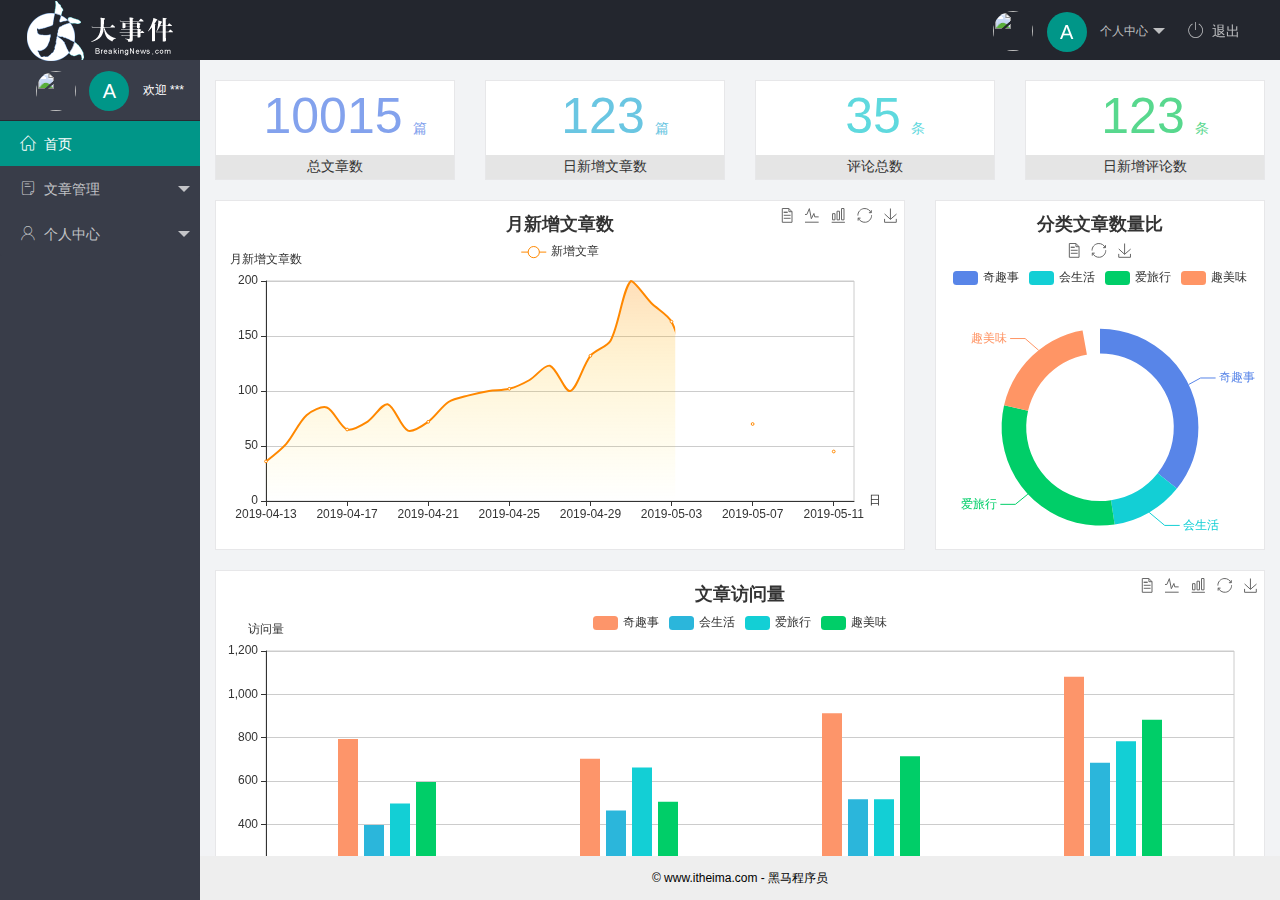
==== index.html @ ce8e36b5 "登录页，注册页，首页添加" ====
<!DOCTYPE html>
<html lang="en">

<head>
  <meta charset="UTF-8" />
  <meta name="viewport" content="width=device-width, initial-scale=1.0" />
  <title>后台主页</title>
  <!-- 导入 layui 的样式表 -->
  <link rel="stylesheet" href="/assets/lib/layui/css/layui.css" />
  <!-- 导入第三方图标库 -->
  <link rel="stylesheet" href="/assets/fonts/iconfont.css" />
  <!-- 导入自己的样式表 -->
  <link rel="stylesheet" href="/assets/css/index.css" />
</head>

<body class="layui-layout-body">
  <div class="layui-layout layui-layout-admin">
    <div class="layui-header">
      <div class="layui-logo">
        <img src="/assets/images/logo.png" alt="" />
      </div>
      <!-- 头部区域（可配合layui已有的水平导航） -->
      <ul class="layui-nav layui-layout-right">
        <li class="layui-nav-item">
          <a href="javascript:;" class="userinfo">
            <img src="http://t.cn/RCzsdCq" class="layui-nav-img" />
            <span class="text-avatar">A</span>
            个人中心
          </a>
          <dl class="layui-nav-child">
            <dd><a href="">基本资料</a></dd>
            <dd><a href="">更换头像</a></dd>
            <dd><a href="">重置密码</a></dd>
          </dl>
        </li>
        <li class="layui-nav-item">
          <a href=""><span class="iconfont icon-tuichu"></span>退出</a>
        </li>
      </ul>
    </div>

    <div class="layui-side layui-bg-black">
      <div class="layui-side-scroll">
        <div class="userinfo">
          <img src="http://t.cn/RCzsdCq" class="layui-nav-img" />
          <span class="text-avatar">A</span>
          <span id="welcome">欢迎 ***</span>
        </div>
        <!-- 左侧导航区域（可配合layui已有的垂直导航） -->
        <ul class="layui-nav layui-nav-tree" lay-shrink="all">
          <li class="layui-nav-item layui-this">
            <a href="/home/dashboard.html" target="fm"><span class="iconfont icon-home"></span>首页</a>
          </li>
          <li class="layui-nav-item">
            <a class="" href="javascript:;"><span class="iconfont icon-16"></span>文章管理</a>
            <dl class="layui-nav-child">
              <dd>
                <a href="javascript:;"><i class="layui-icon layui-icon-app"></i>文章类别</a>
              </dd>
              <dd>
                <a href="javascript:;"><i class="layui-icon layui-icon-app"></i>文章列表</a>
              </dd>
              <dd>
                <a href="javascript:;"><i class="layui-icon layui-icon-app"></i>发布文章</a>
              </dd>
            </dl>
          </li>
          <li class="layui-nav-item">
            <a href="javascript:;"><span class="iconfont icon-user"></span>个人中心</a>
            <dl class="layui-nav-child">
              <dd>
                <a href="javascript:;"><i class="layui-icon layui-icon-app"></i>基本资料</a>
              </dd>
              <dd>
                <a href="javascript:;"><i class="layui-icon layui-icon-app"></i>更换头像</a>
              </dd>
              <dd>
                <a href="javascript:;"><i class="layui-icon layui-icon-app"></i>重置密码</a>
              </dd>
            </dl>
          </li>
        </ul>
      </div>
    </div>

    <div class="layui-body">
      <!-- 内容主体区域 -->
      <iframe name="fm" src="/home/dashboard.html" frameborder="0"></iframe>
    </div>

    <div class="layui-footer">
      <!-- 底部固定区域 -->
      © www.itheima.com - 黑马程序员
    </div>
  </div>
  <!-- 导入 layui 的JS文件 -->
  <script src="/assets/lib/layui/layui.all.js"></script>
</body>

</html>
---- assets/lib/layui/css/layui.css ----
/** layui-v2.5.5 MIT License By https://www.layui.com */
 .layui-inline,img{display:inline-block;vertical-align:middle}h1,h2,h3,h4,h5,h6{font-weight:400}.layui-edge,.layui-header,.layui-inline,.layui-main{position:relative}.layui-body,.layui-edge,.layui-elip{overflow:hidden}.layui-btn,.layui-edge,.layui-inline,img{vertical-align:middle}.layui-btn,.layui-disabled,.layui-icon,.layui-unselect{-moz-user-select:none;-webkit-user-select:none;-ms-user-select:none}.layui-elip,.layui-form-checkbox span,.layui-form-pane .layui-form-label{text-overflow:ellipsis;white-space:nowrap}.layui-breadcrumb,.layui-tree-btnGroup{visibility:hidden}blockquote,body,button,dd,div,dl,dt,form,h1,h2,h3,h4,h5,h6,input,li,ol,p,pre,td,textarea,th,ul{margin:0;padding:0;-webkit-tap-highlight-color:rgba(0,0,0,0)}a:active,a:hover{outline:0}img{border:none}li{list-style:none}table{border-collapse:collapse;border-spacing:0}h4,h5,h6{font-size:100%}button,input,optgroup,option,select,textarea{font-family:inherit;font-size:inherit;font-style:inherit;font-weight:inherit;outline:0}pre{white-space:pre-wrap;white-space:-moz-pre-wrap;white-space:-pre-wrap;white-space:-o-pre-wrap;word-wrap:break-word}body{line-height:24px;font:14px Helvetica Neue,Helvetica,PingFang SC,Tahoma,Arial,sans-serif}hr{height:1px;margin:10px 0;border:0;clear:both}a{color:#333;text-decoration:none}a:hover{color:#777}a cite{font-style:normal;*cursor:pointer}.layui-border-box,.layui-border-box *{box-sizing:border-box}.layui-box,.layui-box *{box-sizing:content-box}.layui-clear{clear:both;*zoom:1}.layui-clear:after{content:'\20';clear:both;*zoom:1;display:block;height:0}.layui-inline{*display:inline;*zoom:1}.layui-edge{display:inline-block;width:0;height:0;border-width:6px;border-style:dashed;border-color:transparent}.layui-edge-top{top:-4px;border-bottom-color:#999;border-bottom-style:solid}.layui-edge-right{border-left-color:#999;border-left-style:solid}.layui-edge-bottom{top:2px;border-top-color:#999;border-top-style:solid}.layui-edge-left{border-right-color:#999;border-right-style:solid}.layui-disabled,.layui-disabled:hover{color:#d2d2d2!important;cursor:not-allowed!important}.layui-circle{border-radius:100%}.layui-show{display:block!important}.layui-hide{display:none!important}@font-face{font-family:layui-icon;src:url(../font/iconfont.eot?v=250);src:url(../font/iconfont.eot?v=250#iefix) format('embedded-opentype'),url(../font/iconfont.woff2?v=250) format('woff2'),url(../font/iconfont.woff?v=250) format('woff'),url(../font/iconfont.ttf?v=250) format('truetype'),url(../font/iconfont.svg?v=250#layui-icon) format('svg')}.layui-icon{font-family:layui-icon!important;font-size:16px;font-style:normal;-webkit-font-smoothing:antialiased;-moz-osx-font-smoothing:grayscale}.layui-icon-reply-fill:before{content:"\e611"}.layui-icon-set-fill:before{content:"\e614"}.layui-icon-menu-fill:before{content:"\e60f"}.layui-icon-search:before{content:"\e615"}.layui-icon-share:before{content:"\e641"}.layui-icon-set-sm:before{content:"\e620"}.layui-icon-engine:before{content:"\e628"}.layui-icon-close:before{content:"\1006"}.layui-icon-close-fill:before{content:"\1007"}.layui-icon-chart-screen:before{content:"\e629"}.layui-icon-star:before{content:"\e600"}.layui-icon-circle-dot:before{content:"\e617"}.layui-icon-chat:before{content:"\e606"}.layui-icon-release:before{content:"\e609"}.layui-icon-list:before{content:"\e60a"}.layui-icon-chart:before{content:"\e62c"}.layui-icon-ok-circle:before{content:"\1005"}.layui-icon-layim-theme:before{content:"\e61b"}.layui-icon-table:before{content:"\e62d"}.layui-icon-right:before{content:"\e602"}.layui-icon-left:before{content:"\e603"}.layui-icon-cart-simple:before{content:"\e698"}.layui-icon-face-cry:before{content:"\e69c"}.layui-icon-face-smile:before{content:"\e6af"}.layui-icon-survey:before{content:"\e6b2"}.layui-icon-tree:before{content:"\e62e"}.layui-icon-upload-circle:before{content:"\e62f"}.layui-icon-add-circle:before{content:"\e61f"}.layui-icon-download-circle:before{content:"\e601"}.layui-icon-templeate-1:before{content:"\e630"}.layui-icon-util:before{content:"\e631"}.layui-icon-face-surprised:before{content:"\e664"}.layui-icon-edit:before{content:"\e642"}.layui-icon-speaker:before{content:"\e645"}.layui-icon-down:before{content:"\e61a"}.layui-icon-file:before{content:"\e621"}.layui-icon-layouts:before{content:"\e632"}.layui-icon-rate-half:before{content:"\e6c9"}.layui-icon-add-circle-fine:before{content:"\e608"}.layui-icon-prev-circle:before{content:"\e633"}.layui-icon-read:before{content:"\e705"}.layui-icon-404:before{content:"\e61c"}.layui-icon-carousel:before{content:"\e634"}.layui-icon-help:before{content:"\e607"}.layui-icon-code-circle:before{content:"\e635"}.layui-icon-water:before{content:"\e636"}.layui-icon-username:before{content:"\e66f"}.layui-icon-find-fill:before{content:"\e670"}.layui-icon-about:before{content:"\e60b"}.layui-icon-location:before{content:"\e715"}.layui-icon-up:before{content:"\e619"}.layui-icon-pause:before{content:"\e651"}.layui-icon-date:before{content:"\e637"}.layui-icon-layim-uploadfile:before{content:"\e61d"}.layui-icon-delete:before{content:"\e640"}.layui-icon-play:before{content:"\e652"}.layui-icon-top:before{content:"\e604"}.layui-icon-friends:before{content:"\e612"}.layui-icon-refresh-3:before{content:"\e9aa"}.layui-icon-ok:before{content:"\e605"}.layui-icon-layer:before{content:"\e638"}.layui-icon-face-smile-fine:before{content:"\e60c"}.layui-icon-dollar:before{content:"\e659"}.layui-icon-group:before{content:"\e613"}.layui-icon-layim-download:before{content:"\e61e"}.layui-icon-picture-fine:before{content:"\e60d"}.layui-icon-link:before{content:"\e64c"}.layui-icon-diamond:before{content:"\e735"}.layui-icon-log:before{content:"\e60e"}.layui-icon-rate-solid:before{content:"\e67a"}.layui-icon-fonts-del:before{content:"\e64f"}.layui-icon-unlink:before{content:"\e64d"}.layui-icon-fonts-clear:before{content:"\e639"}.layui-icon-triangle-r:before{content:"\e623"}.layui-icon-circle:before{content:"\e63f"}.layui-icon-radio:before{content:"\e643"}.layui-icon-align-center:before{content:"\e647"}.layui-icon-align-right:before{content:"\e648"}.layui-icon-align-left:before{content:"\e649"}.layui-icon-loading-1:before{content:"\e63e"}.layui-icon-return:before{content:"\e65c"}.layui-icon-fonts-strong:before{content:"\e62b"}.layui-icon-upload:before{content:"\e67c"}.layui-icon-dialogue:before{content:"\e63a"}.layui-icon-video:before{content:"\e6ed"}.layui-icon-headset:before{content:"\e6fc"}.layui-icon-cellphone-fine:before{content:"\e63b"}.layui-icon-add-1:before{content:"\e654"}.layui-icon-face-smile-b:before{content:"\e650"}.layui-icon-fonts-html:before{content:"\e64b"}.layui-icon-form:before{content:"\e63c"}.layui-icon-cart:before{content:"\e657"}.layui-icon-camera-fill:before{content:"\e65d"}.layui-icon-tabs:before{content:"\e62a"}.layui-icon-fonts-code:before{content:"\e64e"}.layui-icon-fire:before{content:"\e756"}.layui-icon-set:before{content:"\e716"}.layui-icon-fonts-u:before{content:"\e646"}.layui-icon-triangle-d:before{content:"\e625"}.layui-icon-tips:before{content:"\e702"}.layui-icon-picture:before{content:"\e64a"}.layui-icon-more-vertical:before{content:"\e671"}.layui-icon-flag:before{content:"\e66c"}.layui-icon-loading:before{content:"\e63d"}.layui-icon-fonts-i:before{content:"\e644"}.layui-icon-refresh-1:before{content:"\e666"}.layui-icon-rmb:before{content:"\e65e"}.layui-icon-home:before{content:"\e68e"}.layui-icon-user:before{content:"\e770"}.layui-icon-notice:before{content:"\e667"}.layui-icon-login-weibo:before{content:"\e675"}.layui-icon-voice:before{content:"\e688"}.layui-icon-upload-drag:before{content:"\e681"}.layui-icon-login-qq:before{content:"\e676"}.layui-icon-snowflake:before{content:"\e6b1"}.layui-icon-file-b:before{content:"\e655"}.layui-icon-template:before{content:"\e663"}.layui-icon-auz:before{content:"\e672"}.layui-icon-console:before{content:"\e665"}.layui-icon-app:before{content:"\e653"}.layui-icon-prev:before{content:"\e65a"}.layui-icon-website:before{content:"\e7ae"}.layui-icon-next:before{content:"\e65b"}.layui-icon-component:before{content:"\e857"}.layui-icon-more:before{content:"\e65f"}.layui-icon-login-wechat:before{content:"\e677"}.layui-icon-shrink-right:before{content:"\e668"}.layui-icon-spread-left:before{content:"\e66b"}.layui-icon-camera:before{content:"\e660"}.layui-icon-note:before{content:"\e66e"}.layui-icon-refresh:before{content:"\e669"}.layui-icon-female:before{content:"\e661"}.layui-icon-male:before{content:"\e662"}.layui-icon-password:before{content:"\e673"}.layui-icon-senior:before{content:"\e674"}.layui-icon-theme:before{content:"\e66a"}.layui-icon-tread:before{content:"\e6c5"}.layui-icon-praise:before{content:"\e6c6"}.layui-icon-star-fill:before{content:"\e658"}.layui-icon-rate:before{content:"\e67b"}.layui-icon-template-1:before{content:"\e656"}.layui-icon-vercode:before{content:"\e679"}.layui-icon-cellphone:before{content:"\e678"}.layui-icon-screen-full:before{content:"\e622"}.layui-icon-screen-restore:before{content:"\e758"}.layui-icon-cols:before{content:"\e610"}.layui-icon-export:before{content:"\e67d"}.layui-icon-print:before{content:"\e66d"}.layui-icon-slider:before{content:"\e714"}.layui-icon-addition:before{content:"\e624"}.layui-icon-subtraction:before{content:"\e67e"}.layui-icon-service:before{content:"\e626"}.layui-icon-transfer:before{content:"\e691"}.layui-main{width:1140px;margin:0 auto}.layui-header{z-index:1000;height:60px}.layui-header a:hover{transition:all .5s;-webkit-transition:all .5s}.layui-side{position:fixed;left:0;top:0;bottom:0;z-index:999;width:200px;overflow-x:hidden}.layui-side-scroll{position:relative;width:220px;height:100%;overflow-x:hidden}.layui-body{position:absolute;left:200px;right:0;top:0;bottom:0;z-index:998;width:auto;overflow-y:auto;box-sizing:border-box}.layui-layout-body{overflow:hidden}.layui-layout-admin .layui-header{background-color:#23262E}.layui-layout-admin .layui-side{top:60px;width:200px;overflow-x:hidden}.layui-layout-admin .layui-body{position:fixed;top:60px;bottom:44px}.layui-layout-admin .layui-main{width:auto;margin:0 15px}.layui-layout-admin .layui-footer{position:fixed;left:200px;right:0;bottom:0;height:44px;line-height:44px;padding:0 15px;background-color:#eee}.layui-layout-admin .layui-logo{position:absolute;left:0;top:0;width:200px;height:100%;line-height:60px;text-align:center;color:#009688;font-size:16px}.layui-layout-admin .layui-header .layui-nav{background:0 0}.layui-layout-left{position:absolute!important;left:200px;top:0}.layui-layout-right{position:absolute!important;right:0;top:0}.layui-container{position:relative;margin:0 auto;padding:0 15px;box-sizing:border-box}.layui-fluid{position:relative;margin:0 auto;padding:0 15px}.layui-row:after,.layui-row:before{content:'';display:block;clear:both}.layui-col-lg1,.layui-col-lg10,.layui-col-lg11,.layui-col-lg12,.layui-col-lg2,.layui-col-lg3,.layui-col-lg4,.layui-col-lg5,.layui-col-lg6,.layui-col-lg7,.layui-col-lg8,.layui-col-lg9,.layui-col-md1,.layui-col-md10,.layui-col-md11,.layui-col-md12,.layui-col-md2,.layui-col-md3,.layui-col-md4,.layui-col-md5,.layui-col-md6,.layui-col-md7,.layui-col-md8,.layui-col-md9,.layui-col-sm1,.layui-col-sm10,.layui-col-sm11,.layui-col-sm12,.layui-col-sm2,.layui-col-sm3,.layui-col-sm4,.layui-col-sm5,.layui-col-sm6,.layui-col-sm7,.layui-col-sm8,.layui-col-sm9,.layui-col-xs1,.layui-col-xs10,.layui-col-xs11,.layui-col-xs12,.layui-col-xs2,.layui-col-xs3,.layui-col-xs4,.layui-col-xs5,.layui-col-xs6,.layui-col-xs7,.layui-col-xs8,.layui-col-xs9{position:relative;display:block;box-sizing:border-box}.layui-col-xs1,.layui-col-xs10,.layui-col-xs11,.layui-col-xs12,.layui-col-xs2,.layui-col-xs3,.layui-col-xs4,.layui-col-xs5,.layui-col-xs6,.layui-col-xs7,.layui-col-xs8,.layui-col-xs9{float:left}.layui-col-xs1{width:8.33333333%}.layui-col-xs2{width:16.66666667%}.layui-col-xs3{width:25%}.layui-col-xs4{width:33.33333333%}.layui-col-xs5{width:41.66666667%}.layui-col-xs6{width:50%}.layui-col-xs7{width:58.33333333%}.layui-col-xs8{width:66.66666667%}.layui-col-xs9{width:75%}.layui-col-xs10{width:83.33333333%}.layui-col-xs11{width:91.66666667%}.layui-col-xs12{width:100%}.layui-col-xs-offset1{margin-left:8.33333333%}.layui-col-xs-offset2{margin-left:16.66666667%}.layui-col-xs-offset3{margin-left:25%}.layui-col-xs-offset4{margin-left:33.33333333%}.layui-col-xs-offset5{margin-left:41.66666667%}.layui-col-xs-offset6{margin-left:50%}.layui-col-xs-offset7{margin-left:58.33333333%}.layui-col-xs-offset8{margin-left:66.66666667%}.layui-col-xs-offset9{margin-left:75%}.layui-col-xs-offset10{margin-left:83.33333333%}.layui-col-xs-offset11{margin-left:91.66666667%}.layui-col-xs-offset12{margin-left:100%}@media screen and (max-width:768px){.layui-hide-xs{display:none!important}.layui-show-xs-block{display:block!important}.layui-show-xs-inline{display:inline!important}.layui-show-xs-inline-block{display:inline-block!important}}@media screen and (min-width:768px){.layui-container{width:750px}.layui-hide-sm{display:none!important}.layui-show-sm-block{display:block!important}.layui-show-sm-inline{display:inline!important}.layui-show-sm-inline-block{display:inline-block!important}.layui-col-sm1,.layui-col-sm10,.layui-col-sm11,.layui-col-sm12,.layui-col-sm2,.layui-col-sm3,.layui-col-sm4,.layui-col-sm5,.layui-col-sm6,.layui-col-sm7,.layui-col-sm8,.layui-col-sm9{float:left}.layui-col-sm1{width:8.33333333%}.layui-col-sm2{width:16.66666667%}.layui-col-sm3{width:25%}.layui-col-sm4{width:33.33333333%}.layui-col-sm5{width:41.66666667%}.layui-col-sm6{width:50%}.layui-col-sm7{width:58.33333333%}.layui-col-sm8{width:66.66666667%}.layui-col-sm9{width:75%}.layui-col-sm10{width:83.33333333%}.layui-col-sm11{width:91.66666667%}.layui-col-sm12{width:100%}.layui-col-sm-offset1{margin-left:8.33333333%}.layui-col-sm-offset2{margin-left:16.66666667%}.layui-col-sm-offset3{margin-left:25%}.layui-col-sm-offset4{margin-left:33.33333333%}.layui-col-sm-offset5{margin-left:41.66666667%}.layui-col-sm-offset6{margin-left:50%}.layui-col-sm-offset7{margin-left:58.33333333%}.layui-col-sm-offset8{margin-left:66.66666667%}.layui-col-sm-offset9{margin-left:75%}.layui-col-sm-offset10{margin-left:83.33333333%}.layui-col-sm-offset11{margin-left:91.66666667%}.layui-col-sm-offset12{margin-left:100%}}@media screen and (min-width:992px){.layui-container{width:970px}.layui-hide-md{display:none!important}.layui-show-md-block{display:block!important}.layui-show-md-inline{display:inline!important}.layui-show-md-inline-block{display:inline-block!important}.layui-col-md1,.layui-col-md10,.layui-col-md11,.layui-col-md12,.layui-col-md2,.layui-col-md3,.layui-col-md4,.layui-col-md5,.layui-col-md6,.layui-col-md7,.layui-col-md8,.layui-col-md9{float:left}.layui-col-md1{width:8.33333333%}.layui-col-md2{width:16.66666667%}.layui-col-md3{width:25%}.layui-col-md4{width:33.33333333%}.layui-col-md5{width:41.66666667%}.layui-col-md6{width:50%}.layui-col-md7{width:58.33333333%}.layui-col-md8{width:66.66666667%}.layui-col-md9{width:75%}.layui-col-md10{width:83.33333333%}.layui-col-md11{width:91.66666667%}.layui-col-md12{width:100%}.layui-col-md-offset1{margin-left:8.33333333%}.layui-col-md-offset2{margin-left:16.66666667%}.layui-col-md-offset3{margin-left:25%}.layui-col-md-offset4{margin-left:33.33333333%}.layui-col-md-offset5{margin-left:41.66666667%}.layui-col-md-offset6{margin-left:50%}.layui-col-md-offset7{margin-left:58.33333333%}.layui-col-md-offset8{margin-left:66.66666667%}.layui-col-md-offset9{margin-left:75%}.layui-col-md-offset10{margin-left:83.33333333%}.layui-col-md-offset11{margin-left:91.66666667%}.layui-col-md-offset12{margin-left:100%}}@media screen and (min-width:1200px){.layui-container{width:1170px}.layui-hide-lg{display:none!important}.layui-show-lg-block{display:block!important}.layui-show-lg-inline{display:inline!important}.layui-show-lg-inline-block{display:inline-block!important}.layui-col-lg1,.layui-col-lg10,.layui-col-lg11,.layui-col-lg12,.layui-col-lg2,.layui-col-lg3,.layui-col-lg4,.layui-col-lg5,.layui-col-lg6,.layui-col-lg7,.layui-col-lg8,.layui-col-lg9{float:left}.layui-col-lg1{width:8.33333333%}.layui-col-lg2{width:16.66666667%}.layui-col-lg3{width:25%}.layui-col-lg4{width:33.33333333%}.layui-col-lg5{width:41.66666667%}.layui-col-lg6{width:50%}.layui-col-lg7{width:58.33333333%}.layui-col-lg8{width:66.66666667%}.layui-col-lg9{width:75%}.layui-col-lg10{width:83.33333333%}.layui-col-lg11{width:91.66666667%}.layui-col-lg12{width:100%}.layui-col-lg-offset1{margin-left:8.33333333%}.layui-col-lg-offset2{margin-left:16.66666667%}.layui-col-lg-offset3{margin-left:25%}.layui-col-lg-offset4{margin-left:33.33333333%}.layui-col-lg-offset5{margin-left:41.66666667%}.layui-col-lg-offset6{margin-left:50%}.layui-col-lg-offset7{margin-left:58.33333333%}.layui-col-lg-offset8{margin-left:66.66666667%}.layui-col-lg-offset9{margin-left:75%}.layui-col-lg-offset10{margin-left:83.33333333%}.layui-col-lg-offset11{margin-left:91.66666667%}.layui-col-lg-offset12{margin-left:100%}}.layui-col-space1{margin:-.5px}.layui-col-space1>*{padding:.5px}.layui-col-space3{margin:-1.5px}.layui-col-space3>*{padding:1.5px}.layui-col-space5{margin:-2.5px}.layui-col-space5>*{padding:2.5px}.layui-col-space8{margin:-3.5px}.layui-col-space8>*{padding:3.5px}.layui-col-space10{margin:-5px}.layui-col-space10>*{padding:5px}.layui-col-space12{margin:-6px}.layui-col-space12>*{padding:6px}.layui-col-space15{margin:-7.5px}.layui-col-space15>*{padding:7.5px}.layui-col-space18{margin:-9px}.layui-col-space18>*{padding:9px}.layui-col-space20{margin:-10px}.layui-col-space20>*{padding:10px}.layui-col-space22{margin:-11px}.layui-col-space22>*{padding:11px}.layui-col-space25{margin:-12.5px}.layui-col-space25>*{padding:12.5px}.layui-col-space30{margin:-15px}.layui-col-space30>*{padding:15px}.layui-btn,.layui-input,.layui-select,.layui-textarea,.layui-upload-button{outline:0;-webkit-appearance:none;transition:all .3s;-webkit-transition:all .3s;box-sizing:border-box}.layui-elem-quote{margin-bottom:10px;padding:15px;line-height:22px;border-left:5px solid #009688;border-radius:0 2px 2px 0;background-color:#f2f2f2}.layui-quote-nm{border-style:solid;border-width:1px 1px 1px 5px;background:0 0}.layui-elem-field{margin-bottom:10px;padding:0;border-width:1px;border-style:solid}.layui-elem-field legend{margin-left:20px;padding:0 10px;font-size:20px;font-weight:300}.layui-field-title{margin:10px 0 20px;border-width:1px 0 0}.layui-field-box{padding:10px 15px}.layui-field-title .layui-field-box{padding:10px 0}.layui-progress{position:relative;height:6px;border-radius:20px;background-color:#e2e2e2}.layui-progress-bar{position:absolute;left:0;top:0;width:0;max-width:100%;height:6px;border-radius:20px;text-align:right;background-color:#5FB878;transition:all .3s;-webkit-transition:all .3s}.layui-progress-big,.layui-progress-big .layui-progress-bar{height:18px;line-height:18px}.layui-progress-text{position:relative;top:-20px;line-height:18px;font-size:12px;color:#666}.layui-progress-big .layui-progress-text{position:static;padding:0 10px;color:#fff}.layui-collapse{border-width:1px;border-style:solid;border-radius:2px}.layui-colla-content,.layui-colla-item{border-top-width:1px;border-top-style:solid}.layui-colla-item:first-child{border-top:none}.layui-colla-title{position:relative;height:42px;line-height:42px;padding:0 15px 0 35px;color:#333;background-color:#f2f2f2;cursor:pointer;font-size:14px;overflow:hidden}.layui-colla-content{display:none;padding:10px 15px;line-height:22px;color:#666}.layui-colla-icon{position:absolute;left:15px;top:0;font-size:14px}.layui-card{margin-bottom:15px;border-radius:2px;background-color:#fff;box-shadow:0 1px 2px 0 rgba(0,0,0,.05)}.layui-card:last-child{margin-bottom:0}.layui-card-header{position:relative;height:42px;line-height:42px;padding:0 15px;border-bottom:1px solid #f6f6f6;color:#333;border-radius:2px 2px 0 0;font-size:14px}.layui-bg-black,.layui-bg-blue,.layui-bg-cyan,.layui-bg-green,.layui-bg-orange,.layui-bg-red{color:#fff!important}.layui-card-body{position:relative;padding:10px 15px;line-height:24px}.layui-card-body[pad15]{padding:15px}.layui-card-body[pad20]{padding:20px}.layui-card-body .layui-table{margin:5px 0}.layui-card .layui-tab{margin:0}.layui-panel-window{position:relative;padding:15px;border-radius:0;border-top:5px solid #E6E6E6;background-color:#fff}.layui-auxiliar-moving{position:fixed;left:0;right:0;top:0;bottom:0;width:100%;height:100%;background:0 0;z-index:9999999999}.layui-form-label,.layui-form-mid,.layui-form-select,.layui-input-block,.layui-input-inline,.layui-textarea{position:relative}.layui-bg-red{background-color:#FF5722!important}.layui-bg-orange{background-color:#FFB800!important}.layui-bg-green{background-color:#009688!important}.layui-bg-cyan{background-color:#2F4056!important}.layui-bg-blue{background-color:#1E9FFF!important}.layui-bg-black{background-color:#393D49!important}.layui-bg-gray{background-color:#eee!important;color:#666!important}.layui-badge-rim,.layui-colla-content,.layui-colla-item,.layui-collapse,.layui-elem-field,.layui-form-pane .layui-form-item[pane],.layui-form-pane .layui-form-label,.layui-input,.layui-layedit,.layui-layedit-tool,.layui-quote-nm,.layui-select,.layui-tab-bar,.layui-tab-card,.layui-tab-title,.layui-tab-title .layui-this:after,.layui-textarea{border-color:#e6e6e6}.layui-timeline-item:before,hr{background-color:#e6e6e6}.layui-text{line-height:22px;font-size:14px;color:#666}.layui-text h1,.layui-text h2,.layui-text h3{font-weight:500;color:#333}.layui-text h1{font-size:30px}.layui-text h2{font-size:24px}.layui-text h3{font-size:18px}.layui-text a:not(.layui-btn){color:#01AAED}.layui-text a:not(.layui-btn):hover{text-decoration:underline}.layui-text ul{padding:5px 0 5px 15px}.layui-text ul li{margin-top:5px;list-style-type:disc}.layui-text em,.layui-word-aux{color:#999!important;padding:0 5px!important}.layui-btn{display:inline-block;height:38px;line-height:38px;padding:0 18px;background-color:#009688;color:#fff;white-space:nowrap;text-align:center;font-size:14px;border:none;border-radius:2px;cursor:pointer}.layui-btn:hover{opacity:.8;filter:alpha(opacity=80);color:#fff}.layui-btn:active{opacity:1;filter:alpha(opacity=100)}.layui-btn+.layui-btn{margin-left:10px}.layui-btn-container{font-size:0}.layui-btn-container .layui-btn{margin-right:10px;margin-bottom:10px}.layui-btn-container .layui-btn+.layui-btn{margin-left:0}.layui-table .layui-btn-container .layui-btn{margin-bottom:9px}.layui-btn-radius{border-radius:100px}.layui-btn .layui-icon{margin-right:3px;font-size:18px;vertical-align:bottom;vertical-align:middle\9}.layui-btn-primary{border:1px solid #C9C9C9;background-color:#fff;color:#555}.layui-btn-primary:hover{border-color:#009688;color:#333}.layui-btn-normal{background-color:#1E9FFF}.layui-btn-warm{background-color:#FFB800}.layui-btn-danger{background-color:#FF5722}.layui-btn-checked{background-color:#5FB878}.layui-btn-disabled,.layui-btn-disabled:active,.layui-btn-disabled:hover{border:1px solid #e6e6e6;background-color:#FBFBFB;color:#C9C9C9;cursor:not-allowed;opacity:1}.layui-btn-lg{height:44px;line-height:44px;padding:0 25px;font-size:16px}.layui-btn-sm{height:30px;line-height:30px;padding:0 10px;font-size:12px}.layui-btn-sm i{font-size:16px!important}.layui-btn-xs{height:22px;line-height:22px;padding:0 5px;font-size:12px}.layui-btn-xs i{font-size:14px!important}.layui-btn-group{display:inline-block;vertical-align:middle;font-size:0}.layui-btn-group .layui-btn{margin-left:0!important;margin-right:0!important;border-left:1px solid rgba(255,255,255,.5);border-radius:0}.layui-btn-group .layui-btn-primary{border-left:none}.layui-btn-group .layui-btn-primary:hover{border-color:#C9C9C9;color:#009688}.layui-btn-group .layui-btn:first-child{border-left:none;border-radius:2px 0 0 2px}.layui-btn-group .layui-btn-primary:first-child{border-left:1px solid #c9c9c9}.layui-btn-group .layui-btn:last-child{border-radius:0 2px 2px 0}.layui-btn-group .layui-btn+.layui-btn{margin-left:0}.layui-btn-group+.layui-btn-group{margin-left:10px}.layui-btn-fluid{width:100%}.layui-input,.layui-select,.layui-textarea{height:38px;line-height:1.3;line-height:38px\9;border-width:1px;border-style:solid;background-color:#fff;border-radius:2px}.layui-input::-webkit-input-placeholder,.layui-select::-webkit-input-placeholder,.layui-textarea::-webkit-input-placeholder{line-height:1.3}.layui-input,.layui-textarea{display:block;width:100%;padding-left:10px}.layui-input:hover,.layui-textarea:hover{border-color:#D2D2D2!important}.layui-input:focus,.layui-textarea:focus{border-color:#C9C9C9!important}.layui-textarea{min-height:100px;height:auto;line-height:20px;padding:6px 10px;resize:vertical}.layui-select{padding:0 10px}.layui-form input[type=checkbox],.layui-form input[type=radio],.layui-form select{display:none}.layui-form [lay-ignore]{display:initial}.layui-form-item{margin-bottom:15px;clear:both;*zoom:1}.layui-form-item:after{content:'\20';clear:both;*zoom:1;display:block;height:0}.layui-form-label{float:left;display:block;padding:9px 15px;width:80px;font-weight:400;line-height:20px;text-align:right}.layui-form-label-col{display:block;float:none;padding:9px 0;line-height:20px;text-align:left}.layui-form-item .layui-inline{margin-bottom:5px;margin-right:10px}.layui-input-block{margin-left:110px;min-height:36px}.layui-input-inline{display:inline-block;vertical-align:middle}.layui-form-item .layui-input-inline{float:left;width:190px;margin-right:10px}.layui-form-text .layui-input-inline{width:auto}.layui-form-mid{float:left;display:block;padding:9px 0!important;line-height:20px;margin-right:10px}.layui-form-danger+.layui-form-select .layui-input,.layui-form-danger:focus{border-color:#FF5722!important}.layui-form-select .layui-input{padding-right:30px;cursor:pointer}.layui-form-select .layui-edge{position:absolute;right:10px;top:50%;margin-top:-3px;cursor:pointer;border-width:6px;border-top-color:#c2c2c2;border-top-style:solid;transition:all .3s;-webkit-transition:all .3s}.layui-form-select dl{display:none;position:absolute;left:0;top:42px;padding:5px 0;z-index:899;min-width:100%;border:1px solid #d2d2d2;max-height:300px;overflow-y:auto;background-color:#fff;border-radius:2px;box-shadow:0 2px 4px rgba(0,0,0,.12);box-sizing:border-box}.layui-form-select dl dd,.layui-form-select dl dt{padding:0 10px;line-height:36px;white-space:nowrap;overflow:hidden;text-overflow:ellipsis}.layui-form-select dl dt{font-size:12px;color:#999}.layui-form-select dl dd{cursor:pointer}.layui-form-select dl dd:hover{background-color:#f2f2f2;-webkit-transition:.5s all;transition:.5s all}.layui-form-select .layui-select-group dd{padding-left:20px}.layui-form-select dl dd.layui-select-tips{padding-left:10px!important;color:#999}.layui-form-select dl dd.layui-this{background-color:#5FB878;color:#fff}.layui-form-checkbox,.layui-form-select dl dd.layui-disabled{background-color:#fff}.layui-form-selected dl{display:block}.layui-form-checkbox,.layui-form-checkbox *,.layui-form-switch{display:inline-block;vertical-align:middle}.layui-form-selected .layui-edge{margin-top:-9px;-webkit-transform:rotate(180deg);transform:rotate(180deg);margin-top:-3px\9}:root .layui-form-selected .layui-edge{margin-top:-9px\0/IE9}.layui-form-selectup dl{top:auto;bottom:42px}.layui-select-none{margin:5px 0;text-align:center;color:#999}.layui-select-disabled .layui-disabled{border-color:#eee!important}.layui-select-disabled .layui-edge{border-top-color:#d2d2d2}.layui-form-checkbox{position:relative;height:30px;line-height:30px;margin-right:10px;padding-right:30px;cursor:pointer;font-size:0;-webkit-transition:.1s linear;transition:.1s linear;box-sizing:border-box}.layui-form-checkbox span{padding:0 10px;height:100%;font-size:14px;border-radius:2px 0 0 2px;background-color:#d2d2d2;color:#fff;overflow:hidden}.layui-form-checkbox:hover span{background-color:#c2c2c2}.layui-form-checkbox i{position:absolute;right:0;top:0;width:30px;height:28px;border:1px solid #d2d2d2;border-left:none;border-radius:0 2px 2px 0;color:#fff;font-size:20px;text-align:center}.layui-form-checkbox:hover i{border-color:#c2c2c2;color:#c2c2c2}.layui-form-checked,.layui-form-checked:hover{border-color:#5FB878}.layui-form-checked span,.layui-form-checked:hover span{background-color:#5FB878}.layui-form-checked i,.layui-form-checked:hover i{color:#5FB878}.layui-form-item .layui-form-checkbox{margin-top:4px}.layui-form-checkbox[lay-skin=primary]{height:auto!important;line-height:normal!important;min-width:18px;min-height:18px;border:none!important;margin-right:0;padding-left:28px;padding-right:0;background:0 0}.layui-form-checkbox[lay-skin=primary] span{padding-left:0;padding-right:15px;line-height:18px;background:0 0;color:#666}.layui-form-checkbox[lay-skin=primary] i{right:auto;left:0;width:16px;height:16px;line-height:16px;border:1px solid #d2d2d2;font-size:12px;border-radius:2px;background-color:#fff;-webkit-transition:.1s linear;transition:.1s linear}.layui-form-checkbox[lay-skin=primary]:hover i{border-color:#5FB878;color:#fff}.layui-form-checked[lay-skin=primary] i{border-color:#5FB878!important;background-color:#5FB878;color:#fff}.layui-checkbox-disbaled[lay-skin=primary] span{background:0 0!important;color:#c2c2c2}.layui-checkbox-disbaled[lay-skin=primary]:hover i{border-color:#d2d2d2}.layui-form-item .layui-form-checkbox[lay-skin=primary]{margin-top:10px}.layui-form-switch{position:relative;height:22px;line-height:22px;min-width:35px;padding:0 5px;margin-top:8px;border:1px solid #d2d2d2;border-radius:20px;cursor:pointer;background-color:#fff;-webkit-transition:.1s linear;transition:.1s linear}.layui-form-switch i{position:absolute;left:5px;top:3px;width:16px;height:16px;border-radius:20px;background-color:#d2d2d2;-webkit-transition:.1s linear;transition:.1s linear}.layui-form-switch em{position:relative;top:0;width:25px;margin-left:21px;padding:0!important;text-align:center!important;color:#999!important;font-style:normal!important;font-size:12px}.layui-form-onswitch{border-color:#5FB878;background-color:#5FB878}.layui-checkbox-disbaled,.layui-checkbox-disbaled i{border-color:#e2e2e2!important}.layui-form-onswitch i{left:100%;margin-left:-21px;background-color:#fff}.layui-form-onswitch em{margin-left:5px;margin-right:21px;color:#fff!important}.layui-checkbox-disbaled span{background-color:#e2e2e2!important}.layui-checkbox-disbaled:hover i{color:#fff!important}[lay-radio]{display:none}.layui-form-radio,.layui-form-radio *{display:inline-block;vertical-align:middle}.layui-form-radio{line-height:28px;margin:6px 10px 0 0;padding-right:10px;cursor:pointer;font-size:0}.layui-form-radio *{font-size:14px}.layui-form-radio>i{margin-right:8px;font-size:22px;color:#c2c2c2}.layui-form-radio>i:hover,.layui-form-radioed>i{color:#5FB878}.layui-radio-disbaled>i{color:#e2e2e2!important}.layui-form-pane .layui-form-label{width:110px;padding:8px 15px;height:38px;line-height:20px;border-width:1px;border-style:solid;border-radius:2px 0 0 2px;text-align:center;background-color:#FBFBFB;overflow:hidden;box-sizing:border-box}.layui-form-pane .layui-input-inline{margin-left:-1px}.layui-form-pane .layui-input-block{margin-left:110px;left:-1px}.layui-form-pane .layui-input{border-radius:0 2px 2px 0}.layui-form-pane .layui-form-text .layui-form-label{float:none;width:100%;border-radius:2px;box-sizing:border-box;text-align:left}.layui-form-pane .layui-form-text .layui-input-inline{display:block;margin:0;top:-1px;clear:both}.layui-form-pane .layui-form-text .layui-input-block{margin:0;left:0;top:-1px}.layui-form-pane .layui-form-text .layui-textarea{min-height:100px;border-radius:0 0 2px 2px}.layui-form-pane .layui-form-checkbox{margin:4px 0 4px 10px}.layui-form-pane .layui-form-radio,.layui-form-pane .layui-form-switch{margin-top:6px;margin-left:10px}.layui-form-pane .layui-form-item[pane]{position:relative;border-width:1px;border-style:solid}.layui-form-pane .layui-form-item[pane] .layui-form-label{position:absolute;left:0;top:0;height:100%;border-width:0 1px 0 0}.layui-form-pane .layui-form-item[pane] .layui-input-inline{margin-left:110px}@media screen and (max-width:450px){.layui-form-item .layui-form-label{text-overflow:ellipsis;overflow:hidden;white-space:nowrap}.layui-form-item .layui-inline{display:block;margin-right:0;margin-bottom:20px;clear:both}.layui-form-item .layui-inline:after{content:'\20';clear:both;display:block;height:0}.layui-form-item .layui-input-inline{display:block;float:none;left:-3px;width:auto;margin:0 0 10px 112px}.layui-form-item .layui-input-inline+.layui-form-mid{margin-left:110px;top:-5px;padding:0}.layui-form-item .layui-form-checkbox{margin-right:5px;margin-bottom:5px}}.layui-layedit{border-width:1px;border-style:solid;border-radius:2px}.layui-layedit-tool{padding:3px 5px;border-bottom-width:1px;border-bottom-style:solid;font-size:0}.layedit-tool-fixed{position:fixed;top:0;border-top:1px solid #e2e2e2}.layui-layedit-tool .layedit-tool-mid,.layui-layedit-tool .layui-icon{display:inline-block;vertical-align:middle;text-align:center;font-size:14px}.layui-layedit-tool .layui-icon{position:relative;width:32px;height:30px;line-height:30px;margin:3px 5px;color:#777;cursor:pointer;border-radius:2px}.layui-layedit-tool .layui-icon:hover{color:#393D49}.layui-layedit-tool .layui-icon:active{color:#000}.layui-layedit-tool .layedit-tool-active{background-color:#e2e2e2;color:#000}.layui-layedit-tool .layui-disabled,.layui-layedit-tool .layui-disabled:hover{color:#d2d2d2;cursor:not-allowed}.layui-layedit-tool .layedit-tool-mid{width:1px;height:18px;margin:0 10px;background-color:#d2d2d2}.layedit-tool-html{width:50px!important;font-size:30px!important}.layedit-tool-b,.layedit-tool-code,.layedit-tool-help{font-size:16px!important}.layedit-tool-d,.layedit-tool-face,.layedit-tool-image,.layedit-tool-unlink{font-size:18px!important}.layedit-tool-image input{position:absolute;font-size:0;left:0;top:0;width:100%;height:100%;opacity:.01;filter:Alpha(opacity=1);cursor:pointer}.layui-layedit-iframe iframe{display:block;width:100%}#LAY_layedit_code{overflow:hidden}.layui-laypage{display:inline-block;*display:inline;*zoom:1;vertical-align:middle;margin:10px 0;font-size:0}.layui-laypage>a:first-child,.layui-laypage>a:first-child em{border-radius:2px 0 0 2px}.layui-laypage>a:last-child,.layui-laypage>a:last-child em{border-radius:0 2px 2px 0}.layui-laypage>:first-child{margin-left:0!important}.layui-laypage>:last-child{margin-right:0!important}.layui-laypage a,.layui-laypage button,.layui-laypage input,.layui-laypage select,.layui-laypage span{border:1px solid #e2e2e2}.layui-laypage a,.layui-laypage span{display:inline-block;*display:inline;*zoom:1;vertical-align:middle;padding:0 15px;height:28px;line-height:28px;margin:0 -1px 5px 0;background-color:#fff;color:#333;font-size:12px}.layui-flow-more a *,.layui-laypage input,.layui-table-view select[lay-ignore]{display:inline-block}.layui-laypage a:hover{color:#009688}.layui-laypage em{font-style:normal}.layui-laypage .layui-laypage-spr{color:#999;font-weight:700}.layui-laypage a{text-decoration:none}.layui-laypage .layui-laypage-curr{position:relative}.layui-laypage .layui-laypage-curr em{position:relative;color:#fff}.layui-laypage .layui-laypage-curr .layui-laypage-em{position:absolute;left:-1px;top:-1px;padding:1px;width:100%;height:100%;background-color:#009688}.layui-laypage-em{border-radius:2px}.layui-laypage-next em,.layui-laypage-prev em{font-family:Sim sun;font-size:16px}.layui-laypage .layui-laypage-count,.layui-laypage .layui-laypage-limits,.layui-laypage .layui-laypage-refresh,.layui-laypage .layui-laypage-skip{margin-left:10px;margin-right:10px;padding:0;border:none}.layui-laypage .layui-laypage-limits,.layui-laypage .layui-laypage-refresh{vertical-align:top}.layui-laypage .layui-laypage-refresh i{font-size:18px;cursor:pointer}.layui-laypage select{height:22px;padding:3px;border-radius:2px;cursor:pointer}.layui-laypage .layui-laypage-skip{height:30px;line-height:30px;color:#999}.layui-laypage button,.layui-laypage input{height:30px;line-height:30px;border-radius:2px;vertical-align:top;background-color:#fff;box-sizing:border-box}.layui-laypage input{width:40px;margin:0 10px;padding:0 3px;text-align:center}.layui-laypage input:focus,.layui-laypage select:focus{border-color:#009688!important}.layui-laypage button{margin-left:10px;padding:0 10px;cursor:pointer}.layui-table,.layui-table-view{margin:10px 0}.layui-flow-more{margin:10px 0;text-align:center;color:#999;font-size:14px}.layui-flow-more a{height:32px;line-height:32px}.layui-flow-more a *{vertical-align:top}.layui-flow-more a cite{padding:0 20px;border-radius:3px;background-color:#eee;color:#333;font-style:normal}.layui-flow-more a cite:hover{opacity:.8}.layui-flow-more a i{font-size:30px;color:#737383}.layui-table{width:100%;background-color:#fff;color:#666}.layui-table tr{transition:all .3s;-webkit-transition:all .3s}.layui-table th{text-align:left;font-weight:400}.layui-table tbody tr:hover,.layui-table thead tr,.layui-table-click,.layui-table-header,.layui-table-hover,.layui-table-mend,.layui-table-patch,.layui-table-tool,.layui-table-total,.layui-table-total tr,.layui-table[lay-even] tr:nth-child(even){background-color:#f2f2f2}.layui-table td,.layui-table th,.layui-table-col-set,.layui-table-fixed-r,.layui-table-grid-down,.layui-table-header,.layui-table-page,.layui-table-tips-main,.layui-table-tool,.layui-table-total,.layui-table-view,.layui-table[lay-skin=line],.layui-table[lay-skin=row]{border-width:1px;border-style:solid;border-color:#e6e6e6}.layui-table td,.layui-table th{position:relative;padding:9px 15px;min-height:20px;line-height:20px;font-size:14px}.layui-table[lay-skin=line] td,.layui-table[lay-skin=line] th{border-width:0 0 1px}.layui-table[lay-skin=row] td,.layui-table[lay-skin=row] th{border-width:0 1px 0 0}.layui-table[lay-skin=nob] td,.layui-table[lay-skin=nob] th{border:none}.layui-table img{max-width:100px}.layui-table[lay-size=lg] td,.layui-table[lay-size=lg] th{padding:15px 30px}.layui-table-view .layui-table[lay-size=lg] .layui-table-cell{height:40px;line-height:40px}.layui-table[lay-size=sm] td,.layui-table[lay-size=sm] th{font-size:12px;padding:5px 10px}.layui-table-view .layui-table[lay-size=sm] .layui-table-cell{height:20px;line-height:20px}.layui-table[lay-data]{display:none}.layui-table-box{position:relative;overflow:hidden}.layui-table-view .layui-table{position:relative;width:auto;margin:0}.layui-table-view .layui-table[lay-skin=line]{border-width:0 1px 0 0}.layui-table-view .layui-table[lay-skin=row]{border-width:0 0 1px}.layui-table-view .layui-table td,.layui-table-view .layui-table th{padding:5px 0;border-top:none;border-left:none}.layui-table-view .layui-table th.layui-unselect .layui-table-cell span{cursor:pointer}.layui-table-view .layui-table td{cursor:default}.layui-table-view .layui-table td[data-edit=text]{cursor:text}.layui-table-view .layui-form-checkbox[lay-skin=primary] i{width:18px;height:18px}.layui-table-view .layui-form-radio{line-height:0;padding:0}.layui-table-view .layui-form-radio>i{margin:0;font-size:20px}.layui-table-init{position:absolute;left:0;top:0;width:100%;height:100%;text-align:center;z-index:110}.layui-table-init .layui-icon{position:absolute;left:50%;top:50%;margin:-15px 0 0 -15px;font-size:30px;color:#c2c2c2}.layui-table-header{border-width:0 0 1px;overflow:hidden}.layui-table-header .layui-table{margin-bottom:-1px}.layui-table-tool .layui-inline[lay-event]{position:relative;width:26px;height:26px;padding:5px;line-height:16px;margin-right:10px;text-align:center;color:#333;border:1px solid #ccc;cursor:pointer;-webkit-transition:.5s all;transition:.5s all}.layui-table-tool .layui-inline[lay-event]:hover{border:1px solid #999}.layui-table-tool-temp{padding-right:120px}.layui-table-tool-self{position:absolute;right:17px;top:10px}.layui-table-tool .layui-table-tool-self .layui-inline[lay-event]{margin:0 0 0 10px}.layui-table-tool-panel{position:absolute;top:29px;left:-1px;padding:5px 0;min-width:150px;min-height:40px;border:1px solid #d2d2d2;text-align:left;overflow-y:auto;background-color:#fff;box-shadow:0 2px 4px rgba(0,0,0,.12)}.layui-table-cell,.layui-table-tool-panel li{overflow:hidden;text-overflow:ellipsis;white-space:nowrap}.layui-table-tool-panel li{padding:0 10px;line-height:30px;-webkit-transition:.5s all;transition:.5s all}.layui-table-tool-panel li .layui-form-checkbox[lay-skin=primary]{width:100%;padding-left:28px}.layui-table-tool-panel li:hover{background-color:#f2f2f2}.layui-table-tool-panel li .layui-form-checkbox[lay-skin=primary] i{position:absolute;left:0;top:0}.layui-table-tool-panel li .layui-form-checkbox[lay-skin=primary] span{padding:0}.layui-table-tool .layui-table-tool-self .layui-table-tool-panel{left:auto;right:-1px}.layui-table-col-set{position:absolute;right:0;top:0;width:20px;height:100%;border-width:0 0 0 1px;background-color:#fff}.layui-table-sort{width:10px;height:20px;margin-left:5px;cursor:pointer!important}.layui-table-sort .layui-edge{position:absolute;left:5px;border-width:5px}.layui-table-sort .layui-table-sort-asc{top:3px;border-top:none;border-bottom-style:solid;border-bottom-color:#b2b2b2}.layui-table-sort .layui-table-sort-asc:hover{border-bottom-color:#666}.layui-table-sort .layui-table-sort-desc{bottom:5px;border-bottom:none;border-top-style:solid;border-top-color:#b2b2b2}.layui-table-sort .layui-table-sort-desc:hover{border-top-color:#666}.layui-table-sort[lay-sort=asc] .layui-table-sort-asc{border-bottom-color:#000}.layui-table-sort[lay-sort=desc] .layui-table-sort-desc{border-top-color:#000}.layui-table-cell{height:28px;line-height:28px;padding:0 15px;position:relative;box-sizing:border-box}.layui-table-cell .layui-form-checkbox[lay-skin=primary]{top:-1px;padding:0}.layui-table-cell .layui-table-link{color:#01AAED}.laytable-cell-checkbox,.laytable-cell-numbers,.laytable-cell-radio,.laytable-cell-space{padding:0;text-align:center}.layui-table-body{position:relative;overflow:auto;margin-right:-1px;margin-bottom:-1px}.layui-table-body .layui-none{line-height:26px;padding:15px;text-align:center;color:#999}.layui-table-fixed{position:absolute;left:0;top:0;z-index:101}.layui-table-fixed .layui-table-body{overflow:hidden}.layui-table-fixed-l{box-shadow:0 -1px 8px rgba(0,0,0,.08)}.layui-table-fixed-r{left:auto;right:-1px;border-width:0 0 0 1px;box-shadow:-1px 0 8px rgba(0,0,0,.08)}.layui-table-fixed-r .layui-table-header{position:relative;overflow:visible}.layui-table-mend{position:absolute;right:-49px;top:0;height:100%;width:50px}.layui-table-tool{position:relative;z-index:890;width:100%;min-height:50px;line-height:30px;padding:10px 15px;border-width:0 0 1px}.layui-table-tool .layui-btn-container{margin-bottom:-10px}.layui-table-page,.layui-table-total{border-width:1px 0 0;margin-bottom:-1px;overflow:hidden}.layui-table-page{position:relative;width:100%;padding:7px 7px 0;height:41px;font-size:12px;white-space:nowrap}.layui-table-page>div{height:26px}.layui-table-page .layui-laypage{margin:0}.layui-table-page .layui-laypage a,.layui-table-page .layui-laypage span{height:26px;line-height:26px;margin-bottom:10px;border:none;background:0 0}.layui-table-page .layui-laypage a,.layui-table-page .layui-laypage span.layui-laypage-curr{padding:0 12px}.layui-table-page .layui-laypage span{margin-left:0;padding:0}.layui-table-page .layui-laypage .layui-laypage-prev{margin-left:-7px!important}.layui-table-page .layui-laypage .layui-laypage-curr .layui-laypage-em{left:0;top:0;padding:0}.layui-table-page .layui-laypage button,.layui-table-page .layui-laypage input{height:26px;line-height:26px}.layui-table-page .layui-laypage input{width:40px}.layui-table-page .layui-laypage button{padding:0 10px}.layui-table-page select{height:18px}.layui-table-patch .layui-table-cell{padding:0;width:30px}.layui-table-edit{position:absolute;left:0;top:0;width:100%;height:100%;padding:0 14px 1px;border-radius:0;box-shadow:1px 1px 20px rgba(0,0,0,.15)}.layui-table-edit:focus{border-color:#5FB878!important}select.layui-table-edit{padding:0 0 0 10px;border-color:#C9C9C9}.layui-table-view .layui-form-checkbox,.layui-table-view .layui-form-radio,.layui-table-view .layui-form-switch{top:0;margin:0;box-sizing:content-box}.layui-table-view .layui-form-checkbox{top:-1px;height:26px;line-height:26px}.layui-table-view .layui-form-checkbox i{height:26px}.layui-table-grid .layui-table-cell{overflow:visible}.layui-table-grid-down{position:absolute;top:0;right:0;width:26px;height:100%;padding:5px 0;border-width:0 0 0 1px;text-align:center;background-color:#fff;color:#999;cursor:pointer}.layui-table-grid-down .layui-icon{position:absolute;top:50%;left:50%;margin:-8px 0 0 -8px}.layui-table-grid-down:hover{background-color:#fbfbfb}body .layui-table-tips .layui-layer-content{background:0 0;padding:0;box-shadow:0 1px 6px rgba(0,0,0,.12)}.layui-table-tips-main{margin:-44px 0 0 -1px;max-height:150px;padding:8px 15px;font-size:14px;overflow-y:scroll;background-color:#fff;color:#666}.layui-table-tips-c{position:absolute;right:-3px;top:-13px;width:20px;height:20px;padding:3px;cursor:pointer;background-color:#666;border-radius:50%;color:#fff}.layui-table-tips-c:hover{background-color:#777}.layui-table-tips-c:before{position:relative;right:-2px}.layui-upload-file{display:none!important;opacity:.01;filter:Alpha(opacity=1)}.layui-upload-drag,.layui-upload-form,.layui-upload-wrap{display:inline-block}.layui-upload-list{margin:10px 0}.layui-upload-choose{padding:0 10px;color:#999}.layui-upload-drag{position:relative;padding:30px;border:1px dashed #e2e2e2;background-color:#fff;text-align:center;cursor:pointer;color:#999}.layui-upload-drag .layui-icon{font-size:50px;color:#009688}.layui-upload-drag[lay-over]{border-color:#009688}.layui-upload-iframe{position:absolute;width:0;height:0;border:0;visibility:hidden}.layui-upload-wrap{position:relative;vertical-align:middle}.layui-upload-wrap .layui-upload-file{display:block!important;position:absolute;left:0;top:0;z-index:10;font-size:100px;width:100%;height:100%;opacity:.01;filter:Alpha(opacity=1);cursor:pointer}.layui-transfer-active,.layui-transfer-box{display:inline-block;vertical-align:middle}.layui-transfer-box,.layui-transfer-header,.layui-transfer-search{border-width:0;border-style:solid;border-color:#e6e6e6}.layui-transfer-box{position:relative;border-width:1px;width:200px;height:360px;border-radius:2px;background-color:#fff}.layui-transfer-box .layui-form-checkbox{width:100%;margin:0!important}.layui-transfer-header{height:38px;line-height:38px;padding:0 10px;border-bottom-width:1px}.layui-transfer-search{position:relative;padding:10px;border-bottom-width:1px}.layui-transfer-search .layui-input{height:32px;padding-left:30px;font-size:12px}.layui-transfer-search .layui-icon-search{position:absolute;left:20px;top:50%;margin-top:-8px;color:#666}.layui-transfer-active{margin:0 15px}.layui-transfer-active .layui-btn{display:block;margin:0;padding:0 15px;background-color:#5FB878;border-color:#5FB878;color:#fff}.layui-transfer-active .layui-btn-disabled{background-color:#FBFBFB;border-color:#e6e6e6;color:#C9C9C9}.layui-transfer-active .layui-btn:first-child{margin-bottom:15px}.layui-transfer-active .layui-btn .layui-icon{margin:0;font-size:14px!important}.layui-transfer-data{padding:5px 0;overflow:auto}.layui-transfer-data li{height:32px;line-height:32px;padding:0 10px}.layui-transfer-data li:hover{background-color:#f2f2f2;transition:.5s all}.layui-transfer-data .layui-none{padding:15px 10px;text-align:center;color:#999}.layui-nav{position:relative;padding:0 20px;background-color:#393D49;color:#fff;border-radius:2px;font-size:0;box-sizing:border-box}.layui-nav *{font-size:14px}.layui-nav .layui-nav-item{position:relative;display:inline-block;*display:inline;*zoom:1;vertical-align:middle;line-height:60px}.layui-nav .layui-nav-item a{display:block;padding:0 20px;color:#fff;color:rgba(255,255,255,.7);transition:all .3s;-webkit-transition:all .3s}.layui-nav .layui-this:after,.layui-nav-bar,.layui-nav-tree .layui-nav-itemed:after{position:absolute;left:0;top:0;width:0;height:5px;background-color:#5FB878;transition:all .2s;-webkit-transition:all .2s}.layui-nav-bar{z-index:1000}.layui-nav .layui-nav-item a:hover,.layui-nav .layui-this a{color:#fff}.layui-nav .layui-this:after{content:'';top:auto;bottom:0;width:100%}.layui-nav-img{width:30px;height:30px;margin-right:10px;border-radius:50%}.layui-nav .layui-nav-more{content:'';width:0;height:0;border-style:solid dashed dashed;border-color:#fff transparent transparent;overflow:hidden;cursor:pointer;transition:all .2s;-webkit-transition:all .2s;position:absolute;top:50%;right:3px;margin-top:-3px;border-width:6px;border-top-color:rgba(255,255,255,.7)}.layui-nav .layui-nav-mored,.layui-nav-itemed>a .layui-nav-more{margin-top:-9px;border-style:dashed dashed solid;border-color:transparent transparent #fff}.layui-nav-child{display:none;position:absolute;left:0;top:65px;min-width:100%;line-height:36px;padding:5px 0;box-shadow:0 2px 4px rgba(0,0,0,.12);border:1px solid #d2d2d2;background-color:#fff;z-index:100;border-radius:2px;white-space:nowrap}.layui-nav .layui-nav-child a{color:#333}.layui-nav .layui-nav-child a:hover{background-color:#f2f2f2;color:#000}.layui-nav-child dd{position:relative}.layui-nav .layui-nav-child dd.layui-this a,.layui-nav-child dd.layui-this{background-color:#5FB878;color:#fff}.layui-nav-child dd.layui-this:after{display:none}.layui-nav-tree{width:200px;padding:0}.layui-nav-tree .layui-nav-item{display:block;width:100%;line-height:45px}.layui-nav-tree .layui-nav-item a{position:relative;height:45px;line-height:45px;text-overflow:ellipsis;overflow:hidden;white-space:nowrap}.layui-nav-tree .layui-nav-item a:hover{background-color:#4E5465}.layui-nav-tree .layui-nav-bar{width:5px;height:0;background-color:#009688}.layui-nav-tree .layui-nav-child dd.layui-this,.layui-nav-tree .layui-nav-child dd.layui-this a,.layui-nav-tree .layui-this,.layui-nav-tree .layui-this>a,.layui-nav-tree .layui-this>a:hover{background-color:#009688;color:#fff}.layui-nav-tree .layui-this:after{display:none}.layui-nav-itemed>a,.layui-nav-tree .layui-nav-title a,.layui-nav-tree .layui-nav-title a:hover{color:#fff!important}.layui-nav-tree .layui-nav-child{position:relative;z-index:0;top:0;border:none;box-shadow:none}.layui-nav-tree .layui-nav-child a{height:40px;line-height:40px;color:#fff;color:rgba(255,255,255,.7)}.layui-nav-tree .layui-nav-child,.layui-nav-tree .layui-nav-child a:hover{background:0 0;color:#fff}.layui-nav-tree .layui-nav-more{right:10px}.layui-nav-itemed>.layui-nav-child{display:block;padding:0;background-color:rgba(0,0,0,.3)!important}.layui-nav-itemed>.layui-nav-child>.layui-this>.layui-nav-child{display:block}.layui-nav-side{position:fixed;top:0;bottom:0;left:0;overflow-x:hidden;z-index:999}.layui-bg-blue .layui-nav-bar,.layui-bg-blue .layui-nav-itemed:after,.layui-bg-blue .layui-this:after{background-color:#93D1FF}.layui-bg-blue .layui-nav-child dd.layui-this{background-color:#1E9FFF}.layui-bg-blue .layui-nav-itemed>a,.layui-nav-tree.layui-bg-blue .layui-nav-title a,.layui-nav-tree.layui-bg-blue .layui-nav-title a:hover{background-color:#007DDB!important}.layui-breadcrumb{font-size:0}.layui-breadcrumb>*{font-size:14px}.layui-breadcrumb a{color:#999!important}.layui-breadcrumb a:hover{color:#5FB878!important}.layui-breadcrumb a cite{color:#666;font-style:normal}.layui-breadcrumb span[lay-separator]{margin:0 10px;color:#999}.layui-tab{margin:10px 0;text-align:left!important}.layui-tab[overflow]>.layui-tab-title{overflow:hidden}.layui-tab-title{position:relative;left:0;height:40px;white-space:nowrap;font-size:0;border-bottom-width:1px;border-bottom-style:solid;transition:all .2s;-webkit-transition:all .2s}.layui-tab-title li{display:inline-block;*display:inline;*zoom:1;vertical-align:middle;font-size:14px;transition:all .2s;-webkit-transition:all .2s;position:relative;line-height:40px;min-width:65px;padding:0 15px;text-align:center;cursor:pointer}.layui-tab-title li a{display:block}.layui-tab-title .layui-this{color:#000}.layui-tab-title .layui-this:after{position:absolute;left:0;top:0;content:'';width:100%;height:41px;border-width:1px;border-style:solid;border-bottom-color:#fff;border-radius:2px 2px 0 0;box-sizing:border-box;pointer-events:none}.layui-tab-bar{position:absolute;right:0;top:0;z-index:10;width:30px;height:39px;line-height:39px;border-width:1px;border-style:solid;border-radius:2px;text-align:center;background-color:#fff;cursor:pointer}.layui-tab-bar .layui-icon{position:relative;display:inline-block;top:3px;transition:all .3s;-webkit-transition:all .3s}.layui-tab-item{display:none}.layui-tab-more{padding-right:30px;height:auto!important;white-space:normal!important}.layui-tab-more li.layui-this:after{border-bottom-color:#e2e2e2;border-radius:2px}.layui-tab-more .layui-tab-bar .layui-icon{top:-2px;top:3px\9;-webkit-transform:rotate(180deg);transform:rotate(180deg)}:root .layui-tab-more .layui-tab-bar .layui-icon{top:-2px\0/IE9}.layui-tab-content{padding:10px}.layui-tab-title li .layui-tab-close{position:relative;display:inline-block;width:18px;height:18px;line-height:20px;margin-left:8px;top:1px;text-align:center;font-size:14px;color:#c2c2c2;transition:all .2s;-webkit-transition:all .2s}.layui-tab-title li .layui-tab-close:hover{border-radius:2px;background-color:#FF5722;color:#fff}.layui-tab-brief>.layui-tab-title .layui-this{color:#009688}.layui-tab-brief>.layui-tab-more li.layui-this:after,.layui-tab-brief>.layui-tab-title .layui-this:after{border:none;border-radius:0;border-bottom:2px solid #5FB878}.layui-tab-brief[overflow]>.layui-tab-title .layui-this:after{top:-1px}.layui-tab-card{border-width:1px;border-style:solid;border-radius:2px;box-shadow:0 2px 5px 0 rgba(0,0,0,.1)}.layui-tab-card>.layui-tab-title{background-color:#f2f2f2}.layui-tab-card>.layui-tab-title li{margin-right:-1px;margin-left:-1px}.layui-tab-card>.layui-tab-title .layui-this{background-color:#fff}.layui-tab-card>.layui-tab-title .layui-this:after{border-top:none;border-width:1px;border-bottom-color:#fff}.layui-tab-card>.layui-tab-title .layui-tab-bar{height:40px;line-height:40px;border-radius:0;border-top:none;border-right:none}.layui-tab-card>.layui-tab-more .layui-this{background:0 0;color:#5FB878}.layui-tab-card>.layui-tab-more .layui-this:after{border:none}.layui-timeline{padding-left:5px}.layui-timeline-item{position:relative;padding-bottom:20px}.layui-timeline-axis{position:absolute;left:-5px;top:0;z-index:10;width:20px;height:20px;line-height:20px;background-color:#fff;color:#5FB878;border-radius:50%;text-align:center;cursor:pointer}.layui-timeline-axis:hover{color:#FF5722}.layui-timeline-item:before{content:'';position:absolute;left:5px;top:0;z-index:0;width:1px;height:100%}.layui-timeline-item:last-child:before{display:none}.layui-timeline-item:first-child:before{display:block}.layui-timeline-content{padding-left:25px}.layui-timeline-title{position:relative;margin-bottom:10px}.layui-badge,.layui-badge-dot,.layui-badge-rim{position:relative;display:inline-block;padding:0 6px;font-size:12px;text-align:center;background-color:#FF5722;color:#fff;border-radius:2px}.layui-badge{height:18px;line-height:18px}.layui-badge-dot{width:8px;height:8px;padding:0;border-radius:50%}.layui-badge-rim{height:18px;line-height:18px;border-width:1px;border-style:solid;background-color:#fff;color:#666}.layui-btn .layui-badge,.layui-btn .layui-badge-dot{margin-left:5px}.layui-nav .layui-badge,.layui-nav .layui-badge-dot{position:absolute;top:50%;margin:-8px 6px 0}.layui-tab-title .layui-badge,.layui-tab-title .layui-badge-dot{left:5px;top:-2px}.layui-carousel{position:relative;left:0;top:0;background-color:#f8f8f8}.layui-carousel>[carousel-item]{position:relative;width:100%;height:100%;overflow:hidden}.layui-carousel>[carousel-item]:before{position:absolute;content:'\e63d';left:50%;top:50%;width:100px;line-height:20px;margin:-10px 0 0 -50px;text-align:center;color:#c2c2c2;font-family:layui-icon!important;font-size:30px;font-style:normal;-webkit-font-smoothing:antialiased;-moz-osx-font-smoothing:grayscale}.layui-carousel>[carousel-item]>*{display:none;position:absolute;left:0;top:0;width:100%;height:100%;background-color:#f8f8f8;transition-duration:.3s;-webkit-transition-duration:.3s}.layui-carousel-updown>*{-webkit-transition:.3s ease-in-out up;transition:.3s ease-in-out up}.layui-carousel-arrow{display:none\9;opacity:0;position:absolute;left:10px;top:50%;margin-top:-18px;width:36px;height:36px;line-height:36px;text-align:center;font-size:20px;border:0;border-radius:50%;background-color:rgba(0,0,0,.2);color:#fff;-webkit-transition-duration:.3s;transition-duration:.3s;cursor:pointer}.layui-carousel-arrow[lay-type=add]{left:auto!important;right:10px}.layui-carousel:hover .layui-carousel-arrow[lay-type=add],.layui-carousel[lay-arrow=always] .layui-carousel-arrow[lay-type=add]{right:20px}.layui-carousel[lay-arrow=always] .layui-carousel-arrow{opacity:1;left:20px}.layui-carousel[lay-arrow=none] .layui-carousel-arrow{display:none}.layui-carousel-arrow:hover,.layui-carousel-ind ul:hover{background-color:rgba(0,0,0,.35)}.layui-carousel:hover .layui-carousel-arrow{display:block\9;opacity:1;left:20px}.layui-carousel-ind{position:relative;top:-35px;width:100%;line-height:0!important;text-align:center;font-size:0}.layui-carousel[lay-indicator=outside]{margin-bottom:30px}.layui-carousel[lay-indicator=outside] .layui-carousel-ind{top:10px}.layui-carousel[lay-indicator=outside] .layui-carousel-ind ul{background-color:rgba(0,0,0,.5)}.layui-carousel[lay-indicator=none] .layui-carousel-ind{display:none}.layui-carousel-ind ul{display:inline-block;padding:5px;background-color:rgba(0,0,0,.2);border-radius:10px;-webkit-transition-duration:.3s;transition-duration:.3s}.layui-carousel-ind li{display:inline-block;width:10px;height:10px;margin:0 3px;font-size:14px;background-color:#e2e2e2;background-color:rgba(255,255,255,.5);border-radius:50%;cursor:pointer;-webkit-transition-duration:.3s;transition-duration:.3s}.layui-carousel-ind li:hover{background-color:rgba(255,255,255,.7)}.layui-carousel-ind li.layui-this{background-color:#fff}.layui-carousel>[carousel-item]>.layui-carousel-next,.layui-carousel>[carousel-item]>.layui-carousel-prev,.layui-carousel>[carousel-item]>.layui-this{display:block}.layui-carousel>[carousel-item]>.layui-this{left:0}.layui-carousel>[carousel-item]>.layui-carousel-prev{left:-100%}.layui-carousel>[carousel-item]>.layui-carousel-next{left:100%}.layui-carousel>[carousel-item]>.layui-carousel-next.layui-carousel-left,.layui-carousel>[carousel-item]>.layui-carousel-prev.layui-carousel-right{left:0}.layui-carousel>[carousel-item]>.layui-this.layui-carousel-left{left:-100%}.layui-carousel>[carousel-item]>.layui-this.layui-carousel-right{left:100%}.layui-carousel[lay-anim=updown] .layui-carousel-arrow{left:50%!important;top:20px;margin:0 0 0 -18px}.layui-carousel[lay-anim=updown]>[carousel-item]>*,.layui-carousel[lay-anim=fade]>[carousel-item]>*{left:0!important}.layui-carousel[lay-anim=updown] .layui-carousel-arrow[lay-type=add]{top:auto!important;bottom:20px}.layui-carousel[lay-anim=updown] .layui-carousel-ind{position:absolute;top:50%;right:20px;width:auto;height:auto}.layui-carousel[lay-anim=updown] .layui-carousel-ind ul{padding:3px 5px}.layui-carousel[lay-anim=updown] .layui-carousel-ind li{display:block;margin:6px 0}.layui-carousel[lay-anim=updown]>[carousel-item]>.layui-this{top:0}.layui-carousel[lay-anim=updown]>[carousel-item]>.layui-carousel-prev{top:-100%}.layui-carousel[lay-anim=updown]>[carousel-item]>.layui-carousel-next{top:100%}.layui-carousel[lay-anim=updown]>[carousel-item]>.layui-carousel-next.layui-carousel-left,.layui-carousel[lay-anim=updown]>[carousel-item]>.layui-carousel-prev.layui-carousel-right{top:0}.layui-carousel[lay-anim=updown]>[carousel-item]>.layui-this.layui-carousel-left{top:-100%}.layui-carousel[lay-anim=updown]>[carousel-item]>.layui-this.layui-carousel-right{top:100%}.layui-carousel[lay-anim=fade]>[carousel-item]>.layui-carousel-next,.layui-carousel[lay-anim=fade]>[carousel-item]>.layui-carousel-prev{opacity:0}.layui-carousel[lay-anim=fade]>[carousel-item]>.layui-carousel-next.layui-carousel-left,.layui-carousel[lay-anim=fade]>[carousel-item]>.layui-carousel-prev.layui-carousel-right{opacity:1}.layui-carousel[lay-anim=fade]>[carousel-item]>.layui-this.layui-carousel-left,.layui-carousel[lay-anim=fade]>[carousel-item]>.layui-this.layui-carousel-right{opacity:0}.layui-fixbar{position:fixed;right:15px;bottom:15px;z-index:999999}.layui-fixbar li{width:50px;height:50px;line-height:50px;margin-bottom:1px;text-align:center;cursor:pointer;font-size:30px;background-color:#9F9F9F;color:#fff;border-radius:2px;opacity:.95}.layui-fixbar li:hover{opacity:.85}.layui-fixbar li:active{opacity:1}.layui-fixbar .layui-fixbar-top{display:none;font-size:40px}body .layui-util-face{border:none;background:0 0}body .layui-util-face .layui-layer-content{padding:0;background-color:#fff;color:#666;box-shadow:none}.layui-util-face .layui-layer-TipsG{display:none}.layui-util-face ul{position:relative;width:372px;padding:10px;border:1px solid #D9D9D9;background-color:#fff;box-shadow:0 0 20px rgba(0,0,0,.2)}.layui-util-face ul li{cursor:pointer;float:left;border:1px solid #e8e8e8;height:22px;width:26px;overflow:hidden;margin:-1px 0 0 -1px;padding:4px 2px;text-align:center}.layui-util-face ul li:hover{position:relative;z-index:2;border:1px solid #eb7350;background:#fff9ec}.layui-code{position:relative;margin:10px 0;padding:15px;line-height:20px;border:1px solid #ddd;border-left-width:6px;background-color:#F2F2F2;color:#333;font-family:Courier New;font-size:12px}.layui-rate,.layui-rate *{display:inline-block;vertical-align:middle}.layui-rate{padding:10px 5px 10px 0;font-size:0}.layui-rate li i.layui-icon{font-size:20px;color:#FFB800;margin-right:5px;transition:all .3s;-webkit-transition:all .3s}.layui-rate li i:hover{cursor:pointer;transform:scale(1.12);-webkit-transform:scale(1.12)}.layui-rate[readonly] li i:hover{cursor:default;transform:scale(1)}.layui-colorpicker{width:26px;height:26px;border:1px solid #e6e6e6;padding:5px;border-radius:2px;line-height:24px;display:inline-block;cursor:pointer;transition:all .3s;-webkit-transition:all .3s}.layui-colorpicker:hover{border-color:#d2d2d2}.layui-colorpicker.layui-colorpicker-lg{width:34px;height:34px;line-height:32px}.layui-colorpicker.layui-colorpicker-sm{width:24px;height:24px;line-height:22px}.layui-colorpicker.layui-colorpicker-xs{width:22px;height:22px;line-height:20px}.layui-colorpicker-trigger-bgcolor{display:block;background:url([data-uri]);border-radius:2px}.layui-colorpicker-trigger-span{display:block;height:100%;box-sizing:border-box;border:1px solid rgba(0,0,0,.15);border-radius:2px;text-align:center}.layui-colorpicker-trigger-i{display:inline-block;color:#FFF;font-size:12px}.layui-colorpicker-trigger-i.layui-icon-close{color:#999}.layui-colorpicker-main{position:absolute;z-index:66666666;width:280px;padding:7px;background:#FFF;border:1px solid #d2d2d2;border-radius:2px;box-shadow:0 2px 4px rgba(0,0,0,.12)}.layui-colorpicker-main-wrapper{height:180px;position:relative}.layui-colorpicker-basis{width:260px;height:100%;position:relative}.layui-colorpicker-basis-white{width:100%;height:100%;position:absolute;top:0;left:0;background:linear-gradient(90deg,#FFF,hsla(0,0%,100%,0))}.layui-colorpicker-basis-black{width:100%;height:100%;position:absolute;top:0;left:0;background:linear-gradient(0deg,#000,transparent)}.layui-colorpicker-basis-cursor{width:10px;height:10px;border:1px solid #FFF;border-radius:50%;position:absolute;top:-3px;right:-3px;cursor:pointer}.layui-colorpicker-side{position:absolute;top:0;right:0;width:12px;height:100%;background:linear-gradient(red,#FF0,#0F0,#0FF,#00F,#F0F,red)}.layui-colorpicker-side-slider{width:100%;height:5px;box-shadow:0 0 1px #888;box-sizing:border-box;background:#FFF;border-radius:1px;border:1px solid #f0f0f0;cursor:pointer;position:absolute;left:0}.layui-colorpicker-main-alpha{display:none;height:12px;margin-top:7px;background:url([data-uri])}.layui-colorpicker-alpha-bgcolor{height:100%;position:relative}.layui-colorpicker-alpha-slider{width:5px;height:100%;box-shadow:0 0 1px #888;box-sizing:border-box;background:#FFF;border-radius:1px;border:1px solid #f0f0f0;cursor:pointer;position:absolute;top:0}.layui-colorpicker-main-pre{padding-top:7px;font-size:0}.layui-colorpicker-pre{width:20px;height:20px;border-radius:2px;display:inline-block;margin-left:6px;margin-bottom:7px;cursor:pointer}.layui-colorpicker-pre:nth-child(11n+1){margin-left:0}.layui-colorpicker-pre-isalpha{background:url([data-uri])}.layui-colorpicker-pre.layui-this{box-shadow:0 0 3px 2px rgba(0,0,0,.15)}.layui-colorpicker-pre>div{height:100%;border-radius:2px}.layui-colorpicker-main-input{text-align:right;padding-top:7px}.layui-colorpicker-main-input .layui-btn-container .layui-btn{margin:0 0 0 10px}.layui-colorpicker-main-input div.layui-inline{float:left;margin-right:10px;font-size:14px}.layui-colorpicker-main-input input.layui-input{width:150px;height:30px;color:#666}.layui-slider{height:4px;background:#e2e2e2;border-radius:3px;position:relative;cursor:pointer}.layui-slider-bar{border-radius:3px;position:absolute;height:100%}.layui-slider-step{position:absolute;top:0;width:4px;height:4px;border-radius:50%;background:#FFF;-webkit-transform:translateX(-50%);transform:translateX(-50%)}.layui-slider-wrap{width:36px;height:36px;position:absolute;top:-16px;-webkit-transform:translateX(-50%);transform:translateX(-50%);z-index:10;text-align:center}.layui-slider-wrap-btn{width:12px;height:12px;border-radius:50%;background:#FFF;display:inline-block;vertical-align:middle;cursor:pointer;transition:.3s}.layui-slider-wrap:after{content:"";height:100%;display:inline-block;vertical-align:middle}.layui-slider-wrap-btn.layui-slider-hover,.layui-slider-wrap-btn:hover{transform:scale(1.2)}.layui-slider-wrap-btn.layui-disabled:hover{transform:scale(1)!important}.layui-slider-tips{position:absolute;top:-42px;z-index:66666666;white-space:nowrap;display:none;-webkit-transform:translateX(-50%);transform:translateX(-50%);color:#FFF;background:#000;border-radius:3px;height:25px;line-height:25px;padding:0 10px}.layui-slider-tips:after{content:'';position:absolute;bottom:-12px;left:50%;margin-left:-6px;width:0;height:0;border-width:6px;border-style:solid;border-color:#000 transparent transparent}.layui-slider-input{width:70px;height:32px;border:1px solid #e6e6e6;border-radius:3px;font-size:16px;line-height:32px;position:absolute;right:0;top:-15px}.layui-slider-input-btn{display:none;position:absolute;top:0;right:0;width:20px;height:100%;border-left:1px solid #d2d2d2}.layui-slider-input-btn i{cursor:pointer;position:absolute;right:0;bottom:0;width:20px;height:50%;font-size:12px;line-height:16px;text-align:center;color:#999}.layui-slider-input-btn i:first-child{top:0;border-bottom:1px solid #d2d2d2}.layui-slider-input-txt{height:100%;font-size:14px}.layui-slider-input-txt input{height:100%;border:none}.layui-slider-input-btn i:hover{color:#009688}.layui-slider-vertical{width:4px;margin-left:34px}.layui-slider-vertical .layui-slider-bar{width:4px}.layui-slider-vertical .layui-slider-step{top:auto;left:0;-webkit-transform:translateY(50%);transform:translateY(50%)}.layui-slider-vertical .layui-slider-wrap{top:auto;left:-16px;-webkit-transform:translateY(50%);transform:translateY(50%)}.layui-slider-vertical .layui-slider-tips{top:auto;left:2px}@media \0screen{.layui-slider-wrap-btn{margin-left:-20px}.layui-slider-vertical .layui-slider-wrap-btn{margin-left:0;margin-bottom:-20px}.layui-slider-vertical .layui-slider-tips{margin-left:-8px}.layui-slider>span{margin-left:8px}}.layui-tree{line-height:22px}.layui-tree .layui-form-checkbox{margin:0!important}.layui-tree-set{width:100%;position:relative}.layui-tree-pack{display:none;padding-left:20px;position:relative}.layui-tree-iconClick,.layui-tree-main{display:inline-block;vertical-align:middle}.layui-tree-line .layui-tree-pack{padding-left:27px}.layui-tree-line .layui-tree-set .layui-tree-set:after{content:'';position:absolute;top:14px;left:-9px;width:17px;height:0;border-top:1px dotted #c0c4cc}.layui-tree-entry{position:relative;padding:3px 0;height:20px;white-space:nowrap}.layui-tree-entry:hover{background-color:#eee}.layui-tree-line .layui-tree-entry:hover{background-color:rgba(0,0,0,0)}.layui-tree-line .layui-tree-entry:hover .layui-tree-txt{color:#999;text-decoration:underline;transition:.3s}.layui-tree-main{cursor:pointer;padding-right:10px}.layui-tree-line .layui-tree-set:before{content:'';position:absolute;top:0;left:-9px;width:0;height:100%;border-left:1px dotted #c0c4cc}.layui-tree-line .layui-tree-set.layui-tree-setLineShort:before{height:13px}.layui-tree-line .layui-tree-set.layui-tree-setHide:before{height:0}.layui-tree-iconClick{position:relative;height:20px;line-height:20px;margin:0 10px;color:#c0c4cc}.layui-tree-icon{height:12px;line-height:12px;width:12px;text-align:center;border:1px solid #c0c4cc}.layui-tree-iconClick .layui-icon{font-size:18px}.layui-tree-icon .layui-icon{font-size:12px;color:#666}.layui-tree-iconArrow{padding:0 5px}.layui-tree-iconArrow:after{content:'';position:absolute;left:4px;top:3px;z-index:100;width:0;height:0;border-width:5px;border-style:solid;border-color:transparent transparent transparent #c0c4cc;transition:.5s}.layui-tree-btnGroup,.layui-tree-editInput{position:relative;vertical-align:middle;display:inline-block}.layui-tree-spread>.layui-tree-entry>.layui-tree-iconClick>.layui-tree-iconArrow:after{transform:rotate(90deg) translate(3px,4px)}.layui-tree-txt{display:inline-block;vertical-align:middle;color:#555}.layui-tree-search{margin-bottom:15px;color:#666}.layui-tree-btnGroup .layui-icon{display:inline-block;vertical-align:middle;padding:0 2px;cursor:pointer}.layui-tree-btnGroup .layui-icon:hover{color:#999;transition:.3s}.layui-tree-entry:hover .layui-tree-btnGroup{visibility:visible}.layui-tree-editInput{height:20px;line-height:20px;padding:0 3px;border:none;background-color:rgba(0,0,0,.05)}.layui-tree-emptyText{text-align:center;color:#999}.layui-anim{-webkit-animation-duration:.3s;animation-duration:.3s;-webkit-animation-fill-mode:both;animation-fill-mode:both}.layui-anim.layui-icon{display:inline-block}.layui-anim-loop{-webkit-animation-iteration-count:infinite;animation-iteration-count:infinite}.layui-trans,.layui-trans a{transition:all .3s;-webkit-transition:all .3s}@-webkit-keyframes layui-rotate{from{-webkit-transform:rotate(0)}to{-webkit-transform:rotate(360deg)}}@keyframes layui-rotate{from{transform:rotate(0)}to{transform:rotate(360deg)}}.layui-anim-rotate{-webkit-animation-name:layui-rotate;animation-name:layui-rotate;-webkit-animation-duration:1s;animation-duration:1s;-webkit-animation-timing-function:linear;animation-timing-function:linear}@-webkit-keyframes layui-up{from{-webkit-transform:translate3d(0,100%,0);opacity:.3}to{-webkit-transform:translate3d(0,0,0);opacity:1}}@keyframes layui-up{from{transform:translate3d(0,100%,0);opacity:.3}to{transform:translate3d(0,0,0);opacity:1}}.layui-anim-up{-webkit-animation-name:layui-up;animation-name:layui-up}@-webkit-keyframes layui-upbit{from{-webkit-transform:translate3d(0,30px,0);opacity:.3}to{-webkit-transform:translate3d(0,0,0);opacity:1}}@keyframes layui-upbit{from{transform:translate3d(0,30px,0);opacity:.3}to{transform:translate3d(0,0,0);opacity:1}}.layui-anim-upbit{-webkit-animation-name:layui-upbit;animation-name:layui-upbit}@-webkit-keyframes layui-scale{0%{opacity:.3;-webkit-transform:scale(.5)}100%{opacity:1;-webkit-transform:scale(1)}}@keyframes layui-scale{0%{opacity:.3;-ms-transform:scale(.5);transform:scale(.5)}100%{opacity:1;-ms-transform:scale(1);transform:scale(1)}}.layui-anim-scale{-webkit-animation-name:layui-scale;animation-name:layui-scale}@-webkit-keyframes layui-scale-spring{0%{opacity:.5;-webkit-transform:scale(.5)}80%{opacity:.8;-webkit-transform:scale(1.1)}100%{opacity:1;-webkit-transform:scale(1)}}@keyframes layui-scale-spring{0%{opacity:.5;transform:scale(.5)}80%{opacity:.8;transform:scale(1.1)}100%{opacity:1;transform:scale(1)}}.layui-anim-scaleSpring{-webkit-animation-name:layui-scale-spring;animation-name:layui-scale-spring}@-webkit-keyframes layui-fadein{0%{opacity:0}100%{opacity:1}}@keyframes layui-fadein{0%{opacity:0}100%{opacity:1}}.layui-anim-fadein{-webkit-animation-name:layui-fadein;animation-name:layui-fadein}@-webkit-keyframes layui-fadeout{0%{opacity:1}100%{opacity:0}}@keyframes layui-fadeout{0%{opacity:1}100%{opacity:0}}.layui-anim-fadeout{-webkit-animation-name:layui-fadeout;animation-name:layui-fadeout}
---- assets/fonts/iconfont.css ----
@font-face {font-family: "iconfont";
  src: url('iconfont.eot?t=1576139966484'); /* IE9 */
  src: url('iconfont.eot?t=1576139966484#iefix') format('embedded-opentype'), /* IE6-IE8 */
  url('[data-uri]') format('woff2'),
  url('iconfont.woff?t=1576139966484') format('woff'),
  url('iconfont.ttf?t=1576139966484') format('truetype'), /* chrome, firefox, opera, Safari, Android, iOS 4.2+ */
  url('iconfont.svg?t=1576139966484#iconfont') format('svg'); /* iOS 4.1- */
}

.iconfont {
  font-family: "iconfont" !important;
  font-size: 16px;
  font-style: normal;
  -webkit-font-smoothing: antialiased;
  -moz-osx-font-smoothing: grayscale;
}

.icon-home:before {
  content: "\e6a9";
}

.icon-user:before {
  content: "\e614";
}

.icon-pinglun:before {
  content: "\e616";
}

.icon-tuichu:before {
  content: "\e865";
}

.icon-16:before {
  content: "\e615";
}
---- assets/css/index.css ----
.layui-footer {
    text-align: center;
    font-size: 12px;
}

.iconfont {
    margin-right: 8px;
}

.layui-icon {
    margin-right: 8px;
    margin-left: 20px;
}

iframe {
    width: 100%;
    height: 100%;
}

.layui-body {
    overflow: hidden;
}

a {
    transition: none !important;
}

.userinfo {
    height: 60px;
    line-height: 60px;
    text-align: center;
    font-size: 12px;
    user-select: none;
}

.layui-side-scroll .userinfo {
    border-bottom: 1px solid #282b33;
}

.layui-nav-img {
    width: 40px;
    height: 40px;
}

.text-avatar {
    display: inline-block;
    width: 40px;
    height: 40px;
    background-color: #009688;
    border-radius: 50%;
    line-height: 40px;
    text-align: center;
    font-size: 20px;
    color: #fff;
    position: relative;
    top: 4px;
    margin-right: 10px;
}
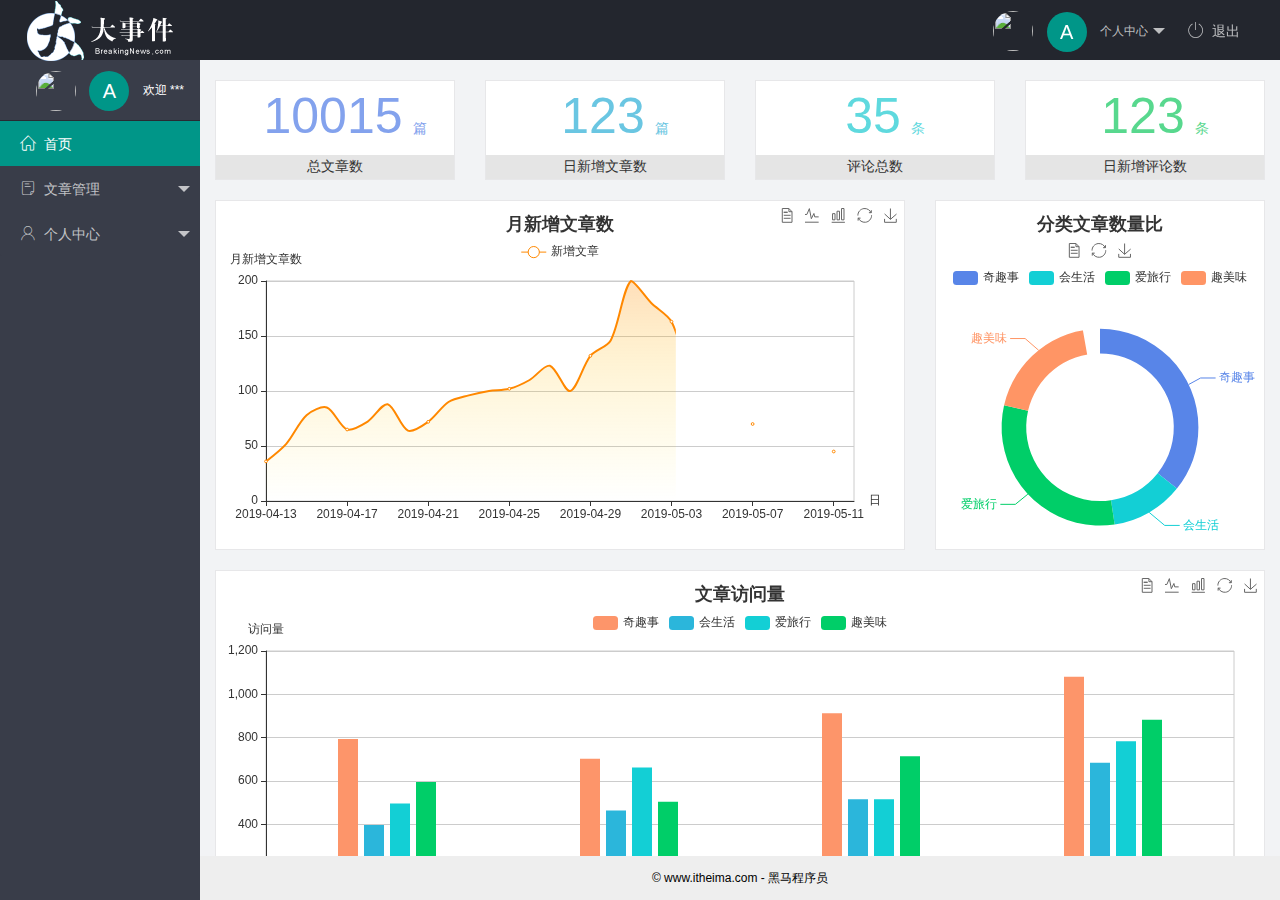
==== commit 5307a3ed: "添加了文章类别管理功能" ====
--- a/index.html
+++ b/index.html
@@ -1,4 +1,3 @@
-
 <!DOCTYPE html>
 <html lang="en">
 
@@ -29,13 +28,13 @@
             个人中心
           </a>
           <dl class="layui-nav-child">
-            <dd><a href="">基本资料</a></dd>
-            <dd><a href="">更换头像</a></dd>
-            <dd><a href="">重置密码</a></dd>
+            <dd><a href="/user/user_info.html" target="fm">基本资料</a></dd>
+            <dd><a href="/user/user_avatar.html" target="fm">更换头像</a></dd>
+            <dd><a href="/user/user_pwd.html" target="fm">重置密码</a></dd>
           </dl>
         </li>
         <li class="layui-nav-item">
-          <a href=""><span class="iconfont icon-tuichu"></span>退出</a>
+          <a href="javascript:;" id="btnLogout"><span class="iconfont icon-tuichu"></span>退出</a>
         </li>
       </ul>
     </div>
@@ -56,13 +55,13 @@
             <a class="" href="javascript:;"><span class="iconfont icon-16"></span>文章管理</a>
             <dl class="layui-nav-child">
               <dd>
-                <a href="javascript:;"><i class="layui-icon layui-icon-app"></i>文章类别</a>
+                <a href="/article/art_cate.html" target="fm"><i class="layui-icon layui-icon-app"></i>文章类别</a>
               </dd>
               <dd>
-                <a href="javascript:;"><i class="layui-icon layui-icon-app"></i>文章列表</a>
+                <a href="/article/art_list.html" target="fm"><i class="layui-icon layui-icon-app"></i>文章列表</a>
               </dd>
               <dd>
-                <a href="javascript:;"><i class="layui-icon layui-icon-app"></i>发布文章</a>
+                <a href="/article/art_pub.html" target="fm"><i class="layui-icon layui-icon-app"></i>发布文章</a>
               </dd>
             </dl>
           </li>
@@ -70,13 +69,13 @@
             <a href="javascript:;"><span class="iconfont icon-user"></span>个人中心</a>
             <dl class="layui-nav-child">
               <dd>
-                <a href="javascript:;"><i class="layui-icon layui-icon-app"></i>基本资料</a>
+                <a href="/user/user_info.html" target="fm"><i class="layui-icon layui-icon-app"></i>基本资料</a>
               </dd>
               <dd>
-                <a href="javascript:;"><i class="layui-icon layui-icon-app"></i>更换头像</a>
+                <a href="/user/user_avatar.html" target="fm"><i class="layui-icon layui-icon-app"></i>更换头像</a>
               </dd>
               <dd>
-                <a href="javascript:;"><i class="layui-icon layui-icon-app"></i>重置密码</a>
+                <a href="/user/user_pwd.html" target="fm"><i class="layui-icon layui-icon-app"></i>重置密码</a>
               </dd>
             </dl>
           </li>
@@ -96,6 +95,12 @@
   </div>
   <!-- 导入 layui 的JS文件 -->
   <script src="/assets/lib/layui/layui.all.js"></script>
+  <!-- 导入jQuery -->
+  <script src="/assets/lib/jquery.js"></script>
+  <!-- 导入自己封装的 baseAPI -->
+  <script src="/assets/js/baseAPI.js"></script>
+  <!-- 导入自己的js文件 -->
+  <script src="/assets/js/index.js"></script>
 </body>
 
 </html>--- a/assets/css/index.css
+++ b/assets/css/index.css
@@ -1,58 +1,58 @@
 .layui-footer {
-    text-align: center;
-    font-size: 12px;
+  text-align: center;
+  font-size: 12px;
 }
 
 .iconfont {
-    margin-right: 8px;
+  margin-right: 8px;
 }
 
 .layui-icon {
-    margin-right: 8px;
-    margin-left: 20px;
+  margin-right: 8px;
+  margin-left: 20px;
 }
 
 iframe {
-    width: 100%;
-    height: 100%;
+  width: 100%;
+  height: 100%;
 }
 
 .layui-body {
-    overflow: hidden;
+  overflow: hidden;
 }
 
 a {
-    transition: none !important;
+  transition: none !important;
 }
 
 .userinfo {
-    height: 60px;
-    line-height: 60px;
-    text-align: center;
-    font-size: 12px;
-    user-select: none;
+  height: 60px;
+  line-height: 60px;
+  text-align: center;
+  font-size: 12px;
+  user-select: none;
 }
 
 .layui-side-scroll .userinfo {
-    border-bottom: 1px solid #282b33;
+  border-bottom: 1px solid #282b33;
 }
 
 .layui-nav-img {
-    width: 40px;
-    height: 40px;
+  width: 40px;
+  height: 40px;
 }
 
 .text-avatar {
-    display: inline-block;
-    width: 40px;
-    height: 40px;
-    background-color: #009688;
-    border-radius: 50%;
-    line-height: 40px;
-    text-align: center;
-    font-size: 20px;
-    color: #fff;
-    position: relative;
-    top: 4px;
-    margin-right: 10px;
+  display: inline-block;
+  width: 40px;
+  height: 40px;
+  background-color: #009688;
+  border-radius: 50%;
+  line-height: 40px;
+  text-align: center;
+  font-size: 20px;
+  color: #fff;
+  position: relative;
+  top: 4px;
+  margin-right: 10px;
 }